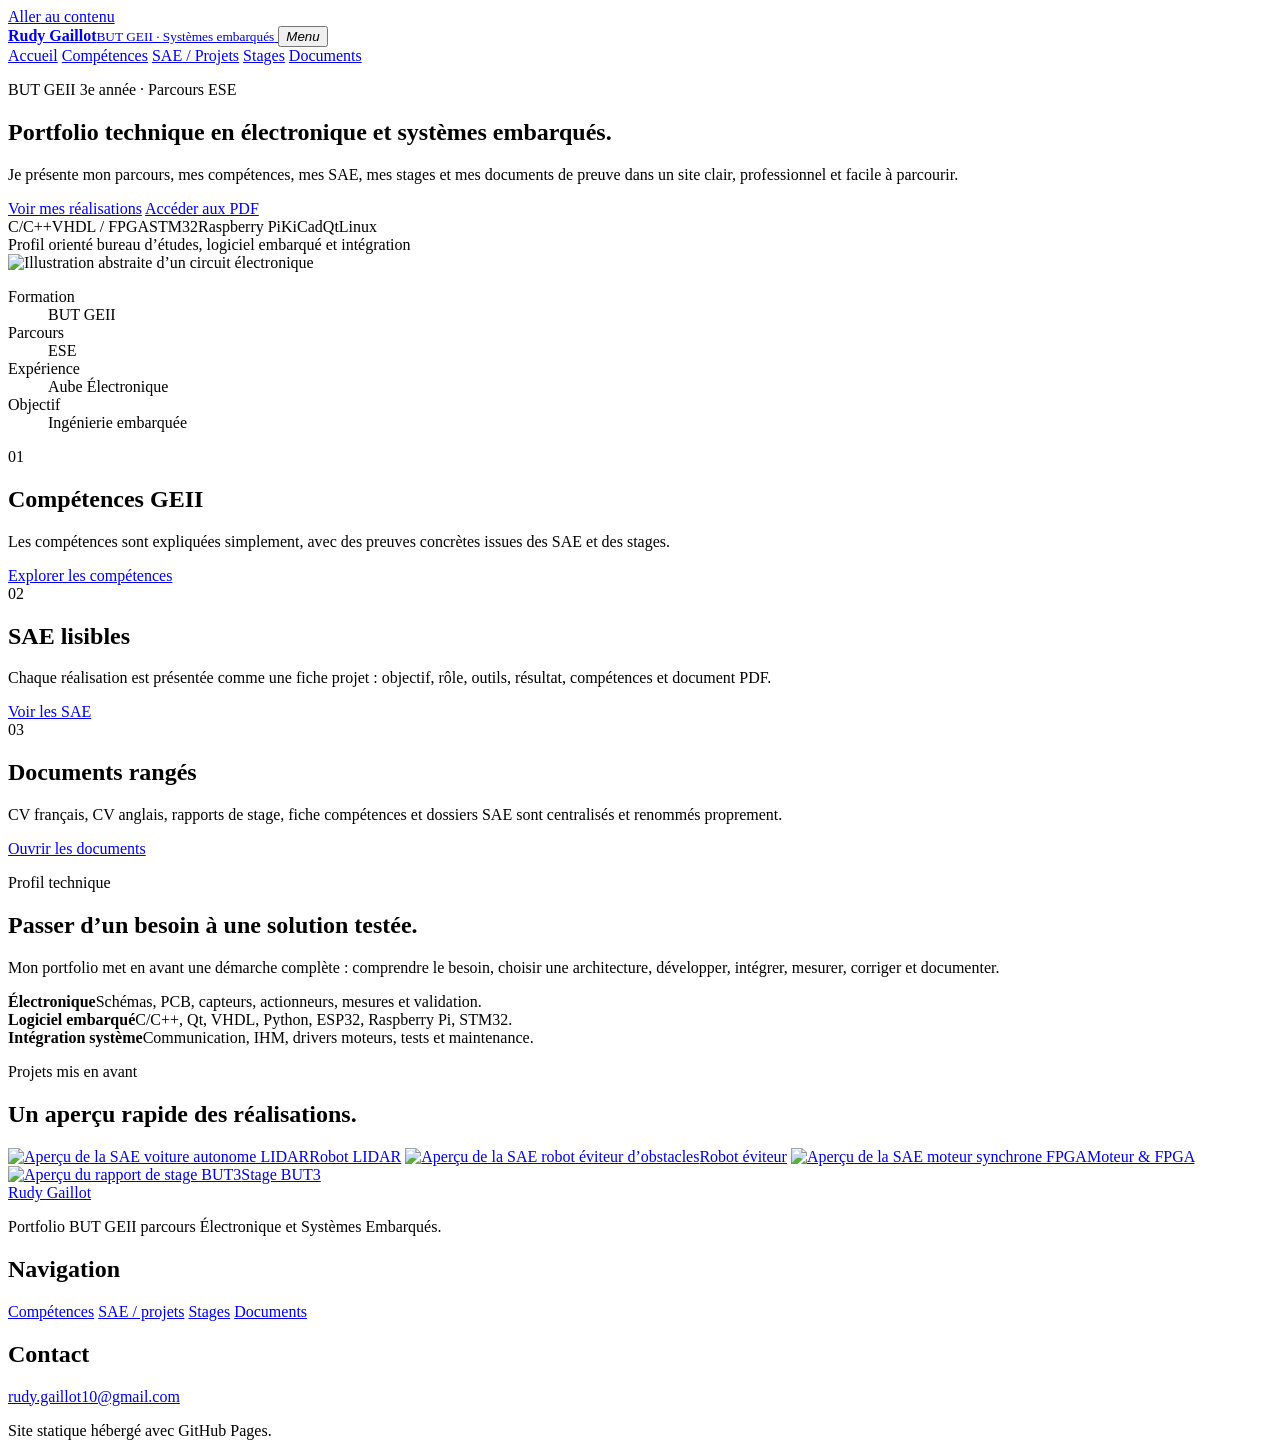
==== index.html @ d6bdf28c "Add files via upload" ====
<!DOCTYPE html>
<html lang="fr">
<head>
  <meta charset="UTF-8">
  <meta name="viewport" content="width=device-width, initial-scale=1.0">
  <meta name="description" content="Portfolio de Rudy Gaillot, étudiant en BUT GEII parcours Électronique et Systèmes Embarqués.">
  <title>Rudy Gaillot | Portfolio BUT GEII</title>
  <link rel="preconnect" href="https://fonts.googleapis.com">
  <link rel="preconnect" href="https://fonts.gstatic.com" crossorigin>
  <link href="https://fonts.googleapis.com/css2?family=Inter:wght@400;500;650;800;900&display=swap" rel="stylesheet">
  <link rel="stylesheet" href="assets/css/style.css">
</head>
<body data-page="home">
  <a class="skip-link" href="#contenu">Aller au contenu</a>
  <header class="site-header">
    <nav class="navbar" aria-label="Navigation principale">
      <a class="brand" href="index.html" aria-label="Accueil du portfolio de Rudy Gaillot">
        <span class="brand-symbol" aria-hidden="true"><span></span></span>
        <span class="brand-text"><strong>Rudy Gaillot</strong><small>BUT GEII · Systèmes embarqués</small></span>
      </a>
      <button class="nav-toggle" type="button" aria-expanded="false" aria-controls="menu" aria-label="Ouvrir le menu"><span></span><span></span><span></span><em>Menu</em></button>
      <div class="nav-links" id="menu">
        <a href="index.html" aria-current="page">Accueil</a>
<a href="competences.html">Compétences</a>
<a href="sae.html">SAE / Projets</a>
<a href="stages.html">Stages</a>
<a href="documents.html">Documents</a>
      </div>
    </nav>
  </header>
  <main id="contenu">

    <section class="hero circuit-bg">
      <div class="hero-content reveal">
        <p class="eyebrow"><span></span>BUT GEII 3e année · Parcours ESE</p>
        <h1>Portfolio technique en électronique et systèmes embarqués.</h1>
        <p class="lead">Je présente mon parcours, mes compétences, mes SAE, mes stages et mes documents de preuve dans un site clair, professionnel et facile à parcourir.</p>
        <div class="hero-actions">
          <a class="btn btn-primary" href="sae.html">Voir mes réalisations</a>
          <a class="btn btn-secondary" href="documents.html">Accéder aux PDF</a>
        </div>
        <div class="trust-row" aria-label="Mots clés du profil">
          <span>C/C++</span><span>VHDL / FPGA</span><span>STM32</span><span>Raspberry Pi</span><span>KiCad</span><span>Qt</span><span>Linux</span>
        </div>
      </div>
      <aside class="hero-panel reveal" aria-label="Résumé rapide">
        <div class="status-dot">Profil orienté bureau d’études, logiciel embarqué et intégration</div>
        <img class="hero-illustration" src="assets/img/graphics/circuit.svg" alt="Illustration abstraite d’un circuit électronique">
        <dl class="metrics">
          <div><dt>Formation</dt><dd>BUT GEII</dd></div>
          <div><dt>Parcours</dt><dd>ESE</dd></div>
          <div><dt>Expérience</dt><dd>Aube Électronique</dd></div>
          <div><dt>Objectif</dt><dd>Ingénierie embarquée</dd></div>
        </dl>
      </aside>
    </section>

    <section class="section intro-grid">
      <article class="glass-card reveal">
        <span class="card-index">01</span>
        <h2>Compétences GEII</h2>
        <p>Les compétences sont expliquées simplement, avec des preuves concrètes issues des SAE et des stages.</p>
        <a class="text-link" href="competences.html">Explorer les compétences</a>
      </article>
      <article class="glass-card reveal">
        <span class="card-index">02</span>
        <h2>SAE lisibles</h2>
        <p>Chaque réalisation est présentée comme une fiche projet : objectif, rôle, outils, résultat, compétences et document PDF.</p>
        <a class="text-link" href="sae.html">Voir les SAE</a>
      </article>
      <article class="glass-card reveal">
        <span class="card-index">03</span>
        <h2>Documents rangés</h2>
        <p>CV français, CV anglais, rapports de stage, fiche compétences et dossiers SAE sont centralisés et renommés proprement.</p>
        <a class="text-link" href="documents.html">Ouvrir les documents</a>
      </article>
    </section>

    <section class="section split-section surface">
      <div class="section-heading reveal">
        <p class="eyebrow"><span></span>Profil technique</p>
        <h2>Passer d’un besoin à une solution testée.</h2>
        <p>Mon portfolio met en avant une démarche complète : comprendre le besoin, choisir une architecture, développer, intégrer, mesurer, corriger et documenter.</p>
      </div>
      <div class="feature-list reveal">
        <div><strong>Électronique</strong><span>Schémas, PCB, capteurs, actionneurs, mesures et validation.</span></div>
        <div><strong>Logiciel embarqué</strong><span>C/C++, Qt, VHDL, Python, ESP32, Raspberry Pi, STM32.</span></div>
        <div><strong>Intégration système</strong><span>Communication, IHM, drivers moteurs, tests et maintenance.</span></div>
      </div>
    </section>

    <section class="section">
      <div class="section-heading reveal">
        <p class="eyebrow"><span></span>Projets mis en avant</p>
        <h2>Un aperçu rapide des réalisations.</h2>
      </div>
      <div class="project-strip">
        <a class="project-tile reveal" href="sae.html#lidar"><img src="assets/img/previews/sae-voiture-lidar.jpg" alt="Aperçu de la SAE voiture autonome LIDAR"><span>Robot LIDAR</span></a>
        <a class="project-tile reveal" href="sae.html#robot-obstacle"><img src="assets/img/previews/sae-robot-obstacles.jpg" alt="Aperçu de la SAE robot éviteur d’obstacles"><span>Robot éviteur</span></a>
        <a class="project-tile reveal" href="sae.html#moteur-fpga"><img src="assets/img/previews/sae-moteur-fpga.jpg" alt="Aperçu de la SAE moteur synchrone FPGA"><span>Moteur & FPGA</span></a>
        <a class="project-tile reveal" href="stages.html#stage-but3"><img src="assets/img/previews/rapport-stage-but3.jpg" alt="Aperçu du rapport de stage BUT3"><span>Stage BUT3</span></a>
      </div>
    </section>

  </main>
  <footer class="footer">
    <div class="footer-grid">
      <div>
        <a class="footer-brand" href="index.html">Rudy Gaillot</a>
        <p>Portfolio BUT GEII parcours Électronique et Systèmes Embarqués.</p>
      </div>
      <div>
        <h2>Navigation</h2>
        <a href="competences.html">Compétences</a>
        <a href="sae.html">SAE / projets</a>
        <a href="stages.html">Stages</a>
        <a href="documents.html">Documents</a>
      </div>
      <div>
        <h2>Contact</h2>
        <a href="mailto:rudy.gaillot10@gmail.com">rudy.gaillot10@gmail.com</a>
        <p class="muted">Site statique hébergé avec GitHub Pages.</p>
      </div>
    </div>
  </footer>
  <script src="assets/js/main.js"></script>
</body>
</html>
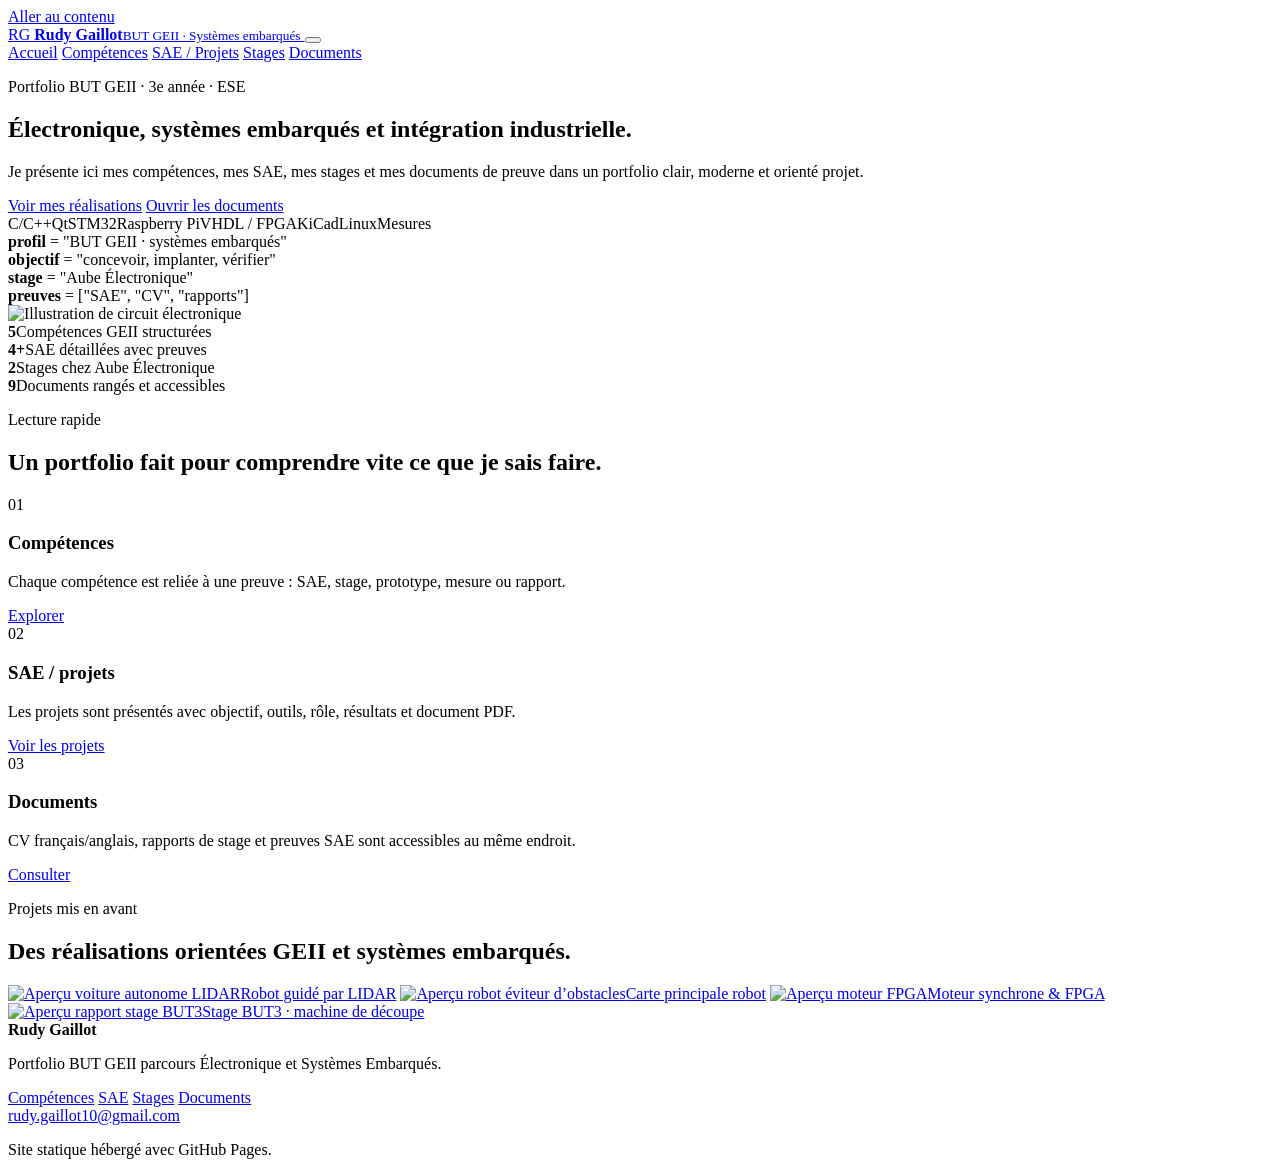
==== commit 816965ca: "Add files via upload" ====
--- a/index.html
+++ b/index.html
@@ -1,123 +1,97 @@
-<!DOCTYPE html>
+<!doctype html>
 <html lang="fr">
 <head>
-  <meta charset="UTF-8">
-  <meta name="viewport" content="width=device-width, initial-scale=1.0">
-  <meta name="description" content="Portfolio de Rudy Gaillot, étudiant en BUT GEII parcours Électronique et Systèmes Embarqués.">
+  <meta charset="utf-8">
+  <meta name="viewport" content="width=device-width, initial-scale=1">
+  <meta name="description" content="Portfolio de Rudy Gaillot, BUT GEII parcours Électronique et Systèmes Embarqués.">
   <title>Rudy Gaillot | Portfolio BUT GEII</title>
-  <link rel="preconnect" href="https://fonts.googleapis.com">
-  <link rel="preconnect" href="https://fonts.gstatic.com" crossorigin>
-  <link href="https://fonts.googleapis.com/css2?family=Inter:wght@400;500;650;800;900&display=swap" rel="stylesheet">
   <link rel="stylesheet" href="assets/css/style.css">
 </head>
-<body data-page="home">
+<body data-page="index">
   <a class="skip-link" href="#contenu">Aller au contenu</a>
-  <header class="site-header">
-    <nav class="navbar" aria-label="Navigation principale">
-      <a class="brand" href="index.html" aria-label="Accueil du portfolio de Rudy Gaillot">
-        <span class="brand-symbol" aria-hidden="true"><span></span></span>
-        <span class="brand-text"><strong>Rudy Gaillot</strong><small>BUT GEII · Systèmes embarqués</small></span>
-      </a>
-      <button class="nav-toggle" type="button" aria-expanded="false" aria-controls="menu" aria-label="Ouvrir le menu"><span></span><span></span><span></span><em>Menu</em></button>
-      <div class="nav-links" id="menu">
-        <a href="index.html" aria-current="page">Accueil</a>
-<a href="competences.html">Compétences</a>
-<a href="sae.html">SAE / Projets</a>
-<a href="stages.html">Stages</a>
-<a href="documents.html">Documents</a>
-      </div>
-    </nav>
+  <header class="topbar" data-header>
+    <a class="brand" href="index.html" aria-label="Accueil du portfolio">
+      <span class="brand-chip">RG</span>
+      <span><strong>Rudy Gaillot</strong><small>BUT GEII · Systèmes embarqués</small></span>
+    </a>
+    <button class="menu-button" type="button" aria-label="Ouvrir le menu" aria-expanded="false" aria-controls="nav"><span></span><span></span><span></span></button>
+    <nav class="nav" id="nav" aria-label="Navigation principale"><a href="index.html" aria-current="page">Accueil</a>
+<a href="competences.html" >Compétences</a>
+<a href="sae.html" >SAE / Projets</a>
+<a href="stages.html" >Stages</a>
+<a href="documents.html" >Documents</a></nav>
   </header>
   <main id="contenu">
 
-    <section class="hero circuit-bg">
-      <div class="hero-content reveal">
-        <p class="eyebrow"><span></span>BUT GEII 3e année · Parcours ESE</p>
-        <h1>Portfolio technique en électronique et systèmes embarqués.</h1>
-        <p class="lead">Je présente mon parcours, mes compétences, mes SAE, mes stages et mes documents de preuve dans un site clair, professionnel et facile à parcourir.</p>
-        <div class="hero-actions">
-          <a class="btn btn-primary" href="sae.html">Voir mes réalisations</a>
-          <a class="btn btn-secondary" href="documents.html">Accéder aux PDF</a>
-        </div>
-        <div class="trust-row" aria-label="Mots clés du profil">
-          <span>C/C++</span><span>VHDL / FPGA</span><span>STM32</span><span>Raspberry Pi</span><span>KiCad</span><span>Qt</span><span>Linux</span>
-        </div>
-      </div>
-      <aside class="hero-panel reveal" aria-label="Résumé rapide">
-        <div class="status-dot">Profil orienté bureau d’études, logiciel embarqué et intégration</div>
-        <img class="hero-illustration" src="assets/img/graphics/circuit.svg" alt="Illustration abstraite d’un circuit électronique">
-        <dl class="metrics">
-          <div><dt>Formation</dt><dd>BUT GEII</dd></div>
-          <div><dt>Parcours</dt><dd>ESE</dd></div>
-          <div><dt>Expérience</dt><dd>Aube Électronique</dd></div>
-          <div><dt>Objectif</dt><dd>Ingénierie embarquée</dd></div>
-        </dl>
-      </aside>
-    </section>
+<section class="hero electronics-grid">
+  <div class="hero-copy reveal">
+    <p class="kicker"><span></span>Portfolio BUT GEII · 3e année · ESE</p>
+    <h1>Électronique, systèmes embarqués et intégration industrielle.</h1>
+    <p class="hero-lead">Je présente ici mes compétences, mes SAE, mes stages et mes documents de preuve dans un portfolio clair, moderne et orienté projet.</p>
+    <div class="hero-actions">
+      <a class="btn primary" href="sae.html">Voir mes réalisations</a>
+      <a class="btn secondary" href="documents.html">Ouvrir les documents</a>
+    </div>
+    <div class="skill-cloud" aria-label="Compétences clés">
+      <span>C/C++</span><span>Qt</span><span>STM32</span><span>Raspberry Pi</span><span>VHDL / FPGA</span><span>KiCad</span><span>Linux</span><span>Mesures</span>
+    </div>
+  </div>
+  <aside class="hero-console reveal" aria-label="Résumé profil">
+    <div class="console-header"><span></span><span></span><span></span></div>
+    <div class="console-line"><b>profil</b> = "BUT GEII · systèmes embarqués"</div>
+    <div class="console-line"><b>objectif</b> = "concevoir, implanter, vérifier"</div>
+    <div class="console-line"><b>stage</b> = "Aube Électronique"</div>
+    <div class="console-line"><b>preuves</b> = ["SAE", "CV", "rapports"]</div>
+    <div class="circuit-card"><img src="assets/img/graphics/circuit.svg" alt="Illustration de circuit électronique"></div>
+  </aside>
+</section>
 
-    <section class="section intro-grid">
-      <article class="glass-card reveal">
-        <span class="card-index">01</span>
-        <h2>Compétences GEII</h2>
-        <p>Les compétences sont expliquées simplement, avec des preuves concrètes issues des SAE et des stages.</p>
-        <a class="text-link" href="competences.html">Explorer les compétences</a>
-      </article>
-      <article class="glass-card reveal">
-        <span class="card-index">02</span>
-        <h2>SAE lisibles</h2>
-        <p>Chaque réalisation est présentée comme une fiche projet : objectif, rôle, outils, résultat, compétences et document PDF.</p>
-        <a class="text-link" href="sae.html">Voir les SAE</a>
-      </article>
-      <article class="glass-card reveal">
-        <span class="card-index">03</span>
-        <h2>Documents rangés</h2>
-        <p>CV français, CV anglais, rapports de stage, fiche compétences et dossiers SAE sont centralisés et renommés proprement.</p>
-        <a class="text-link" href="documents.html">Ouvrir les documents</a>
-      </article>
-    </section>
+<section class="section stats-row" aria-label="Résumé du portfolio">
+  <article class="stat reveal"><strong>5</strong><span>Compétences GEII structurées</span></article>
+  <article class="stat reveal"><strong>4+</strong><span>SAE détaillées avec preuves</span></article>
+  <article class="stat reveal"><strong>2</strong><span>Stages chez Aube Électronique</span></article>
+  <article class="stat reveal"><strong>9</strong><span>Documents rangés et accessibles</span></article>
+</section>
 
-    <section class="section split-section surface">
-      <div class="section-heading reveal">
-        <p class="eyebrow"><span></span>Profil technique</p>
-        <h2>Passer d’un besoin à une solution testée.</h2>
-        <p>Mon portfolio met en avant une démarche complète : comprendre le besoin, choisir une architecture, développer, intégrer, mesurer, corriger et documenter.</p>
-      </div>
-      <div class="feature-list reveal">
-        <div><strong>Électronique</strong><span>Schémas, PCB, capteurs, actionneurs, mesures et validation.</span></div>
-        <div><strong>Logiciel embarqué</strong><span>C/C++, Qt, VHDL, Python, ESP32, Raspberry Pi, STM32.</span></div>
-        <div><strong>Intégration système</strong><span>Communication, IHM, drivers moteurs, tests et maintenance.</span></div>
-      </div>
-    </section>
+<section class="section split">
+  <div class="section-title reveal">
+    <p class="kicker"><span></span>Lecture rapide</p>
+    <h2>Un portfolio fait pour comprendre vite ce que je sais faire.</h2>
+  </div>
+  <div class="cards three">
+    <article class="info-card reveal"><span class="number">01</span><h3>Compétences</h3><p>Chaque compétence est reliée à une preuve : SAE, stage, prototype, mesure ou rapport.</p><a href="competences.html">Explorer</a></article>
+    <article class="info-card reveal"><span class="number">02</span><h3>SAE / projets</h3><p>Les projets sont présentés avec objectif, outils, rôle, résultats et document PDF.</p><a href="sae.html">Voir les projets</a></article>
+    <article class="info-card reveal"><span class="number">03</span><h3>Documents</h3><p>CV français/anglais, rapports de stage et preuves SAE sont accessibles au même endroit.</p><a href="documents.html">Consulter</a></article>
+  </div>
+</section>
 
-    <section class="section">
-      <div class="section-heading reveal">
-        <p class="eyebrow"><span></span>Projets mis en avant</p>
-        <h2>Un aperçu rapide des réalisations.</h2>
-      </div>
-      <div class="project-strip">
-        <a class="project-tile reveal" href="sae.html#lidar"><img src="assets/img/previews/sae-voiture-lidar.jpg" alt="Aperçu de la SAE voiture autonome LIDAR"><span>Robot LIDAR</span></a>
-        <a class="project-tile reveal" href="sae.html#robot-obstacle"><img src="assets/img/previews/sae-robot-obstacles.jpg" alt="Aperçu de la SAE robot éviteur d’obstacles"><span>Robot éviteur</span></a>
-        <a class="project-tile reveal" href="sae.html#moteur-fpga"><img src="assets/img/previews/sae-moteur-fpga.jpg" alt="Aperçu de la SAE moteur synchrone FPGA"><span>Moteur & FPGA</span></a>
-        <a class="project-tile reveal" href="stages.html#stage-but3"><img src="assets/img/previews/rapport-stage-but3.jpg" alt="Aperçu du rapport de stage BUT3"><span>Stage BUT3</span></a>
-      </div>
-    </section>
+<section class="section featured">
+  <div class="section-title reveal">
+    <p class="kicker"><span></span>Projets mis en avant</p>
+    <h2>Des réalisations orientées GEII et systèmes embarqués.</h2>
+  </div>
+  <div class="project-gallery">
+    <a class="project-focus reveal" href="sae.html#lidar"><img src="assets/img/previews/sae-voiture-lidar.jpg" alt="Aperçu voiture autonome LIDAR"><span>Robot guidé par LIDAR</span></a>
+    <a class="project-focus reveal" href="sae.html#robot"><img src="assets/img/previews/sae-robot-obstacles.jpg" alt="Aperçu robot éviteur d’obstacles"><span>Carte principale robot</span></a>
+    <a class="project-focus reveal" href="sae.html#moteur"><img src="assets/img/previews/sae-moteur-fpga.jpg" alt="Aperçu moteur FPGA"><span>Moteur synchrone & FPGA</span></a>
+    <a class="project-focus reveal" href="stages.html#but3"><img src="assets/img/previews/rapport-stage-but3.jpg" alt="Aperçu rapport stage BUT3"><span>Stage BUT3 · machine de découpe</span></a>
+  </div>
+</section>
 
   </main>
   <footer class="footer">
-    <div class="footer-grid">
+    <div class="footer-inner">
       <div>
-        <a class="footer-brand" href="index.html">Rudy Gaillot</a>
+        <strong>Rudy Gaillot</strong>
         <p>Portfolio BUT GEII parcours Électronique et Systèmes Embarqués.</p>
       </div>
-      <div>
-        <h2>Navigation</h2>
+      <div class="footer-links">
         <a href="competences.html">Compétences</a>
-        <a href="sae.html">SAE / projets</a>
+        <a href="sae.html">SAE</a>
         <a href="stages.html">Stages</a>
         <a href="documents.html">Documents</a>
       </div>
       <div>
-        <h2>Contact</h2>
         <a href="mailto:rudy.gaillot10@gmail.com">rudy.gaillot10@gmail.com</a>
         <p class="muted">Site statique hébergé avec GitHub Pages.</p>
       </div>
@@ -125,4 +99,4 @@
   </footer>
   <script src="assets/js/main.js"></script>
 </body>
-</html>+</html>
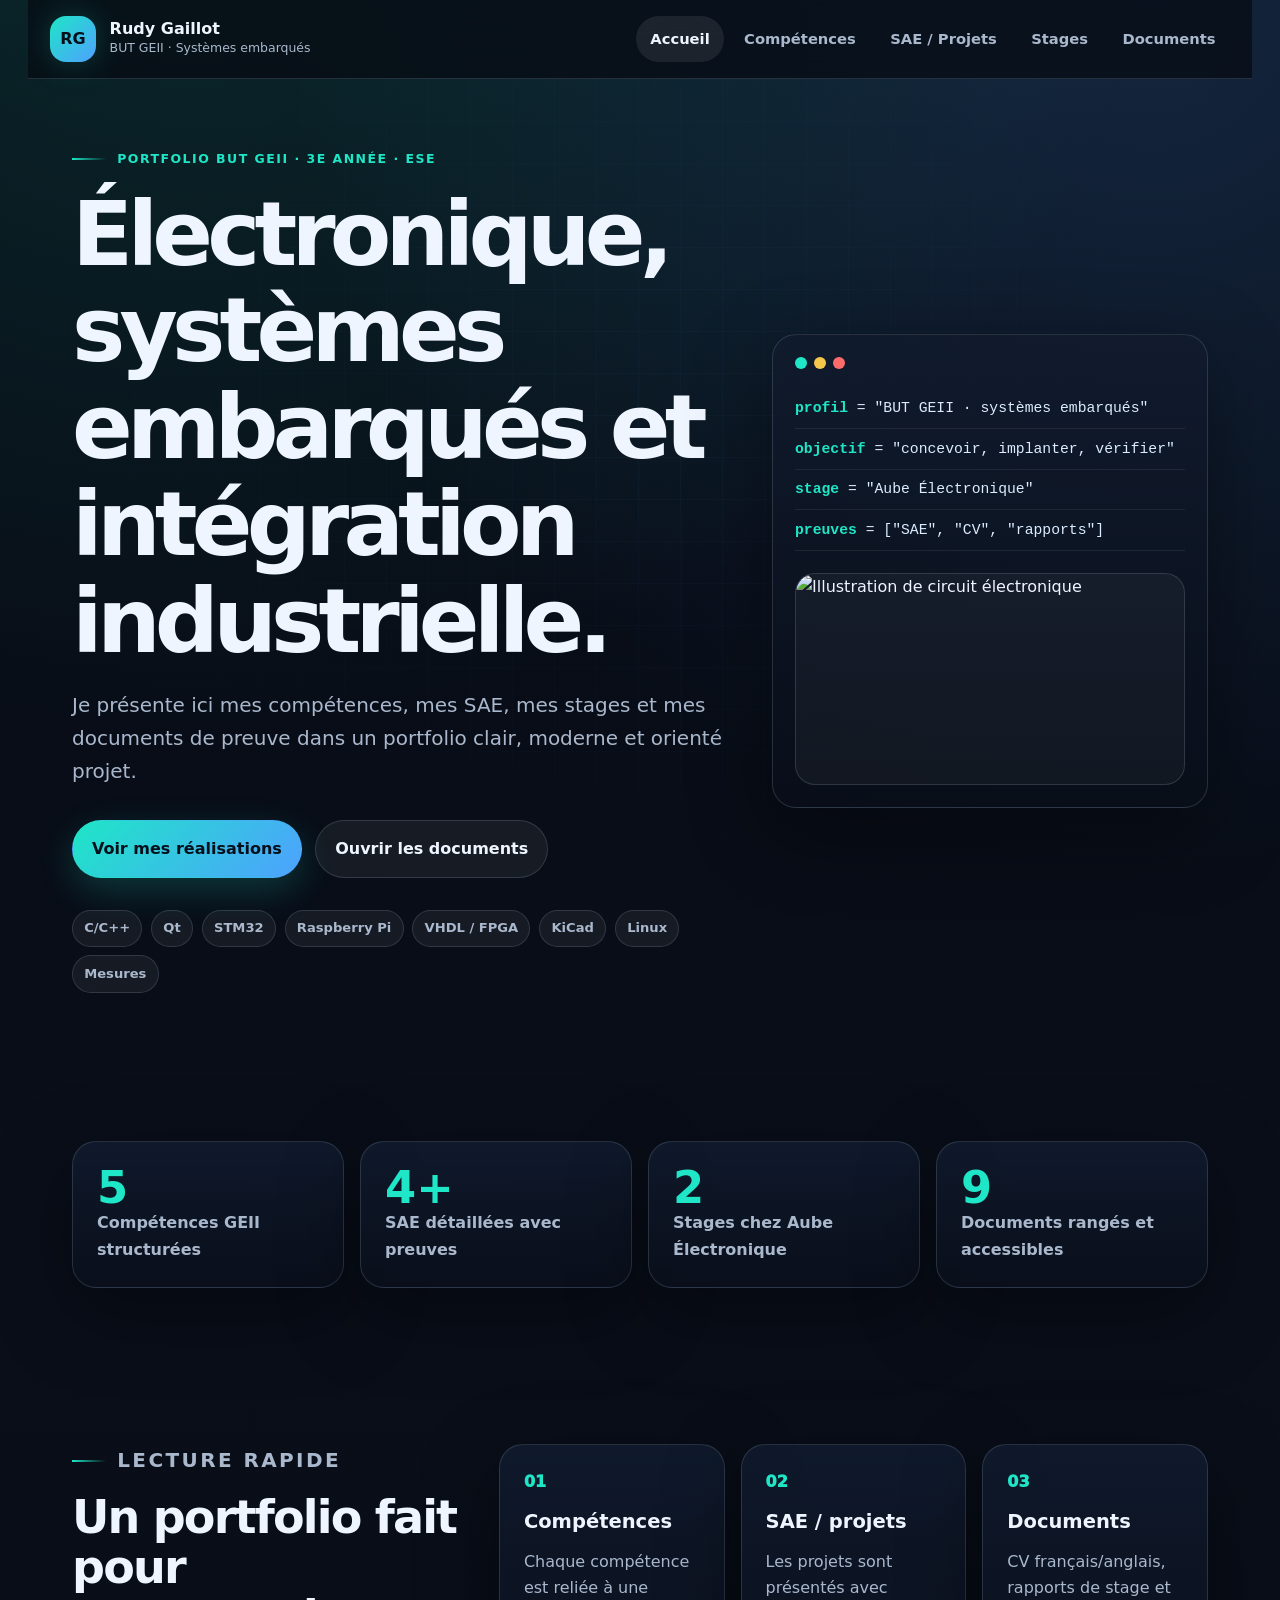
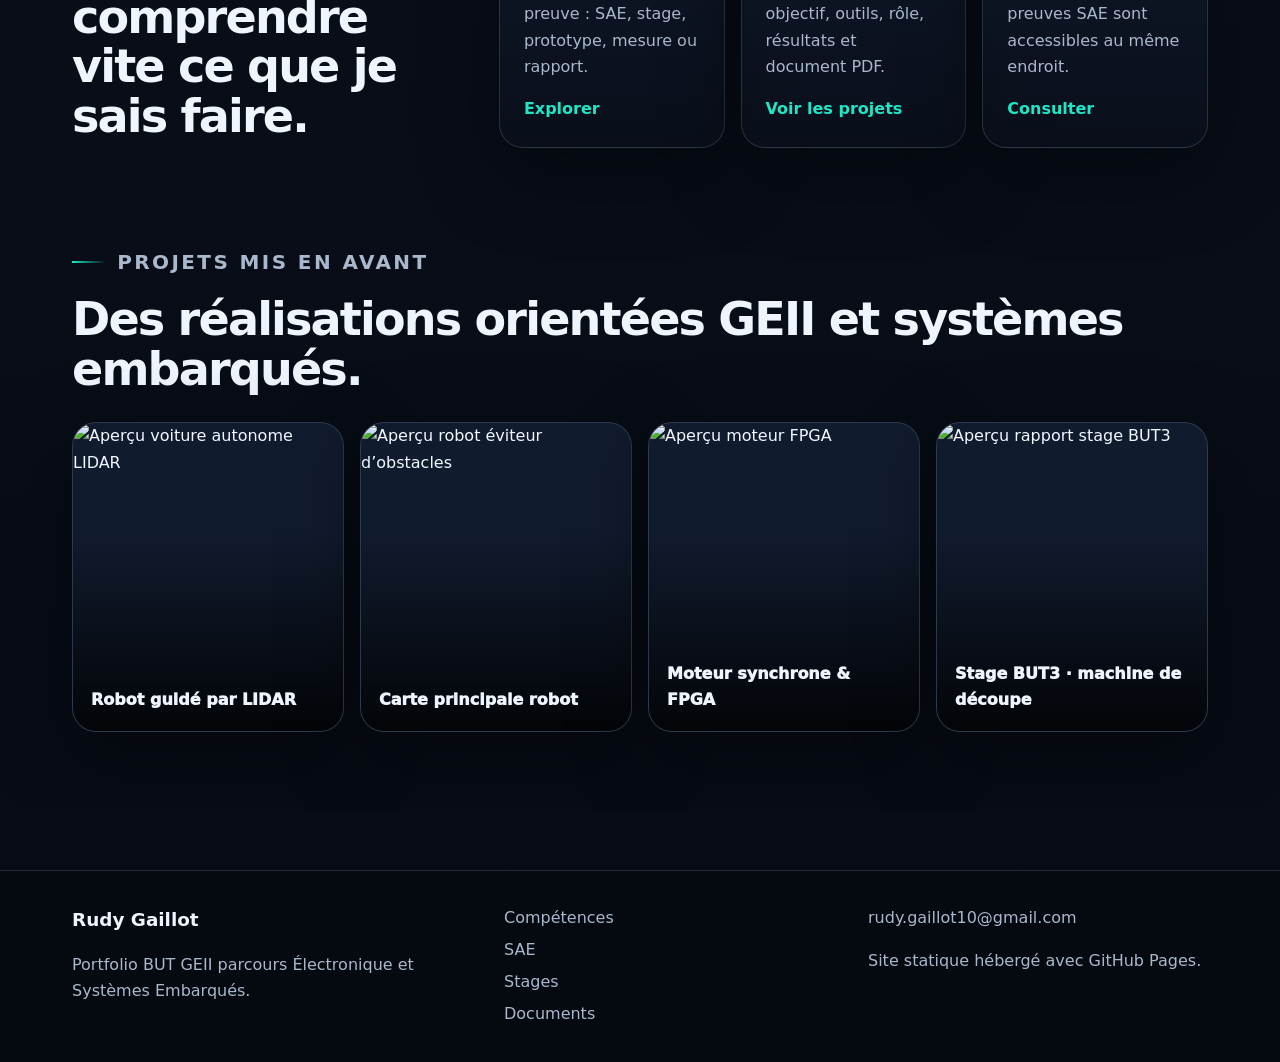
==== commit ee77d63b: "Add files via upload" ====
--- a/index.html
+++ b/index.html
@@ -5,7 +5,18 @@
   <meta name="viewport" content="width=device-width, initial-scale=1">
   <meta name="description" content="Portfolio de Rudy Gaillot, BUT GEII parcours Électronique et Systèmes Embarqués.">
   <title>Rudy Gaillot | Portfolio BUT GEII</title>
-  <link rel="stylesheet" href="assets/css/style.css">
+  <style>
+
+:root{
+  --bg:#070b14;--bg2:#0b1220;--surface:#101827;--surface2:#131f33;--glass:rgba(15,25,43,.72);
+  --text:#eef5ff;--muted:#a9b8cc;--line:rgba(148,163,184,.22);--accent:#1ee6c6;--accent2:#4ea1ff;--accent3:#f5c84b;
+  --shadow:0 24px 80px rgba(0,0,0,.38);--radius:24px;--max:1180px;
+}
+*{box-sizing:border-box}html{scroll-behavior:smooth}body{margin:0;font-family:Inter,system-ui,-apple-system,Segoe UI,Roboto,Arial,sans-serif;background:radial-gradient(circle at 15% -10%,rgba(30,230,198,.16),transparent 32%),radial-gradient(circle at 90% 0%,rgba(78,161,255,.18),transparent 30%),linear-gradient(180deg,var(--bg),#090e19 48%,#070b14);color:var(--text);line-height:1.65;min-height:100vh}a{color:inherit;text-decoration:none}img{display:block;max-width:100%}code{background:rgba(255,255,255,.08);border:1px solid var(--line);padding:.15rem .35rem;border-radius:8px}.skip-link{position:absolute;left:-999px;top:1rem;background:var(--accent);color:#041018;padding:.7rem 1rem;border-radius:999px;z-index:10}.skip-link:focus{left:1rem}.topbar{position:sticky;top:0;z-index:20;display:flex;align-items:center;justify-content:space-between;gap:1rem;max-width:calc(var(--max) + 44px);margin:0 auto;padding:16px 22px;background:rgba(7,11,20,.74);backdrop-filter:blur(18px);border-bottom:1px solid var(--line)}.brand{display:flex;align-items:center;gap:.85rem}.brand-chip{display:grid;place-items:center;width:46px;height:46px;border-radius:16px;background:linear-gradient(135deg,var(--accent),var(--accent2));color:#06101c;font-weight:900;box-shadow:0 0 32px rgba(30,230,198,.22)}.brand strong{display:block;line-height:1.1}.brand small{display:block;color:var(--muted);font-size:.78rem}.nav{display:flex;align-items:center;gap:.35rem}.nav a{padding:.65rem .9rem;border-radius:999px;color:var(--muted);font-weight:750;font-size:.92rem}.nav a:hover,.nav a[aria-current=page]{color:var(--text);background:rgba(255,255,255,.08)}.menu-button{display:none;background:none;border:0;gap:4px;flex-direction:column}.menu-button span{display:block;width:26px;height:2px;background:var(--text)}main{overflow:hidden}.hero,.page-hero,.section{max-width:var(--max);margin:0 auto;padding-left:22px;padding-right:22px}.hero{min-height:calc(100vh - 80px);display:grid;grid-template-columns:minmax(0,1.1fr) minmax(320px,.72fr);gap:34px;align-items:center;padding-top:70px;padding-bottom:70px;position:relative}.electronics-grid{position:relative}.electronics-grid:before{content:"";position:absolute;inset:0;pointer-events:none;background-image:linear-gradient(rgba(78,161,255,.10) 1px,transparent 1px),linear-gradient(90deg,rgba(78,161,255,.10) 1px,transparent 1px);background-size:42px 42px;mask-image:radial-gradient(circle at 50% 35%,black,transparent 70%);opacity:.42}.hero-copy,.hero-console,.page-hero>*{position:relative}.kicker{display:flex;align-items:center;gap:.7rem;color:var(--accent);font-weight:850;text-transform:uppercase;letter-spacing:.12em;font-size:.78rem;margin:0 0 1rem}.kicker span{width:34px;height:2px;background:linear-gradient(90deg,var(--accent),transparent)}h1,h2,h3{line-height:1.08;margin:0;color:var(--text)}h1{font-size:clamp(2.6rem,7vw,5.9rem);letter-spacing:-.065em;max-width:940px}h2{font-size:clamp(1.8rem,3.6vw,3.25rem);letter-spacing:-.04em}h3{font-size:1.22rem}.hero-lead,.page-hero p,.section-title p{font-size:clamp(1.05rem,2vw,1.25rem);color:var(--muted);max-width:790px}.hero-actions{display:flex;flex-wrap:wrap;gap:.85rem;margin:2rem 0}.btn{display:inline-flex;align-items:center;justify-content:center;gap:.55rem;border-radius:999px;padding:.9rem 1.18rem;font-weight:900;border:1px solid var(--line);transition:.2s transform,.2s border-color,.2s background}.btn:hover{transform:translateY(-2px);border-color:rgba(255,255,255,.4)}.btn.primary{background:linear-gradient(135deg,var(--accent),var(--accent2));color:#06101c;border-color:transparent;box-shadow:0 12px 36px rgba(30,230,198,.2)}.btn.secondary{background:rgba(255,255,255,.06);color:var(--text)}.skill-cloud{display:flex;flex-wrap:wrap;gap:.55rem}.skill-cloud span,.badge{border:1px solid var(--line);border-radius:999px;padding:.42rem .7rem;background:rgba(255,255,255,.055);color:var(--muted);font-size:.82rem;font-weight:850}.badge{display:inline-flex;margin-bottom:1rem;color:var(--accent)}.hero-console{background:linear-gradient(180deg,rgba(17,27,45,.86),rgba(9,14,25,.86));border:1px solid var(--line);border-radius:var(--radius);box-shadow:var(--shadow);padding:22px;overflow:hidden}.console-header{display:flex;gap:7px;margin-bottom:20px}.console-header span{width:12px;height:12px;border-radius:50%;background:var(--accent)}.console-header span:nth-child(2){background:var(--accent3)}.console-header span:nth-child(3){background:#ff6b6b}.console-line{font-family:ui-monospace,SFMono-Regular,Consolas,monospace;color:#dcecff;border-bottom:1px solid rgba(255,255,255,.07);padding:.48rem 0;font-size:.92rem}.console-line b{color:var(--accent)}.circuit-card{margin-top:22px;border-radius:20px;overflow:hidden;border:1px solid var(--line);background:rgba(255,255,255,.04)}.circuit-card img{width:100%;height:210px;object-fit:cover}.section{padding-top:78px;padding-bottom:78px}.stats-row{display:grid;grid-template-columns:repeat(4,1fr);gap:16px}.stat,.info-card,.competence-card,.project-card,.stage-card,.doc-card,.toc-card,.callout{background:linear-gradient(180deg,rgba(18,29,49,.78),rgba(10,15,27,.84));border:1px solid var(--line);border-radius:var(--radius);box-shadow:var(--shadow)}.stat{padding:24px}.stat strong{display:block;font-size:2.8rem;line-height:1;color:var(--accent)}.stat span{color:var(--muted);font-weight:750}.split{display:grid;grid-template-columns:.72fr 1.28fr;gap:28px;align-items:start}.section-title{position:relative}.cards.three{display:grid;grid-template-columns:repeat(3,1fr);gap:16px}.info-card{padding:24px}.info-card .number{display:block;color:var(--accent);font-weight:950;margin-bottom:1rem}.info-card p{color:var(--muted)}.info-card a{color:var(--accent);font-weight:900}.featured{padding-top:20px}.project-gallery{display:grid;grid-template-columns:repeat(4,1fr);gap:16px;margin-top:28px}.project-focus{position:relative;min-height:310px;border-radius:var(--radius);overflow:hidden;border:1px solid var(--line);background:#111b2e;box-shadow:var(--shadow)}.project-focus img{width:100%;height:100%;object-fit:cover;filter:saturate(1.05) contrast(1.02)}.project-focus:after{content:"";position:absolute;inset:0;background:linear-gradient(180deg,transparent 35%,rgba(0,0,0,.84))}.project-focus span{position:absolute;left:18px;right:18px;bottom:18px;z-index:1;font-weight:950}.page-hero{padding-top:88px;padding-bottom:52px}.page-hero.compact h1{font-size:clamp(2.4rem,5vw,4.75rem);max-width:980px}.competence-layout{display:grid;grid-template-columns:250px minmax(0,1fr);gap:24px;align-items:start}.toc-card{position:sticky;top:92px;padding:22px}.toc-card a{display:block;color:var(--muted);padding:.55rem 0;border-bottom:1px solid rgba(255,255,255,.07);font-weight:850}.toc-card a:hover{color:var(--accent)}.competence-stack{display:grid;gap:18px}.competence-card{padding:28px;display:grid;grid-template-columns:1fr minmax(240px,.45fr);gap:22px;align-items:start}.competence-card p,.project-content p,.stage-content p,.doc-content p,.callout p{color:var(--muted)}.check-list{margin:0;padding:0;list-style:none;display:grid;gap:.7rem}.check-list li{position:relative;padding-left:1.7rem;color:var(--muted)}.check-list li:before{content:"";position:absolute;left:0;top:.52rem;width:.8rem;height:.8rem;border-radius:50%;background:linear-gradient(135deg,var(--accent),var(--accent2));box-shadow:0 0 20px rgba(30,230,198,.28)}.filter-zone{display:flex;flex-wrap:wrap;gap:.7rem;padding-top:24px;padding-bottom:18px}.filter{border:1px solid var(--line);border-radius:999px;background:rgba(255,255,255,.05);color:var(--muted);padding:.7rem 1rem;font-weight:900;cursor:pointer}.filter.active,.filter:hover{background:linear-gradient(135deg,var(--accent),var(--accent2));color:#06101c;border-color:transparent}.project-list{display:grid;gap:22px;padding-top:18px}.project-card{display:grid;grid-template-columns:370px 1fr;overflow:hidden}.project-image{background:#111b2e}.project-image img{width:100%;height:100%;min-height:310px;object-fit:cover}.project-content{padding:30px}.detail-grid{display:grid;grid-template-columns:repeat(2,1fr);gap:14px;margin:20px 0}.detail-grid div{border:1px solid var(--line);border-radius:18px;padding:16px;background:rgba(255,255,255,.035)}.detail-grid strong{display:block;margin-bottom:.35rem}.detail-grid span{color:var(--muted)}.callout{padding:30px;background:linear-gradient(135deg,rgba(30,230,198,.12),rgba(78,161,255,.10))}.timeline{display:grid;gap:24px}.stage-card{display:grid;grid-template-columns:330px 1fr;overflow:hidden}.stage-visual img{width:100%;height:100%;min-height:420px;object-fit:cover}.stage-content{padding:32px}.documents-grid{display:grid;grid-template-columns:repeat(3,1fr);gap:18px;padding-top:20px}.doc-card{overflow:hidden;display:flex;flex-direction:column}.doc-image{display:block;background:#111b2e;border-bottom:1px solid var(--line);height:260px;overflow:hidden}.doc-image img{width:100%;height:100%;object-fit:cover;object-position:top center;transition:transform .35s}.doc-card:hover .doc-image img{transform:scale(1.035)}.doc-content{padding:22px;display:flex;flex-direction:column;gap:.65rem;flex:1}.doc-content .btn{margin-top:auto}.footer{border-top:1px solid var(--line);background:rgba(5,8,15,.75);margin-top:60px}.footer-inner{max-width:var(--max);margin:0 auto;padding:34px 22px;display:grid;grid-template-columns:1.2fr 1fr 1fr;gap:24px;color:var(--muted)}.footer strong{color:var(--text);font-size:1.15rem}.footer-links{display:grid;gap:.35rem}.footer a:hover{color:var(--accent)}.muted{color:var(--muted)}.reveal{opacity:0;transform:translateY(18px);transition:opacity .7s ease,transform .7s ease}.reveal.visible{opacity:1;transform:none}
+@media (max-width:900px){.menu-button{display:flex}.nav{position:absolute;left:16px;right:16px;top:78px;display:none;flex-direction:column;align-items:stretch;background:rgba(7,11,20,.96);border:1px solid var(--line);border-radius:20px;padding:12px}.nav.open{display:flex}.nav a{padding:1rem}.hero,.split,.competence-layout,.project-card,.stage-card{grid-template-columns:1fr}.hero{padding-top:44px}.stats-row,.cards.three,.project-gallery,.documents-grid{grid-template-columns:1fr 1fr}.toc-card{position:relative;top:auto}.competence-card{grid-template-columns:1fr}.project-image img,.stage-visual img{min-height:260px}.footer-inner{grid-template-columns:1fr}}
+@media (max-width:620px){.topbar{padding:12px 14px}.brand small{display:none}h1{font-size:2.55rem}.hero,.section,.page-hero{padding-left:16px;padding-right:16px}.stats-row,.cards.three,.project-gallery,.documents-grid,.detail-grid{grid-template-columns:1fr}.hero-actions{flex-direction:column}.btn{width:100%}.doc-image{height:230px}}
+
+</style>
 </head>
 <body data-page="index">
   <a class="skip-link" href="#contenu">Aller au contenu</a>
@@ -97,6 +108,41 @@
       </div>
     </div>
   </footer>
-  <script src="assets/js/main.js"></script>
+  <script>
+
+const menuButton = document.querySelector('.menu-button');
+const nav = document.querySelector('.nav');
+if (menuButton && nav) {
+  menuButton.addEventListener('click', () => {
+    const open = nav.classList.toggle('open');
+    menuButton.setAttribute('aria-expanded', open ? 'true' : 'false');
+  });
+}
+const header = document.querySelector('[data-header]');
+window.addEventListener('scroll', () => {
+  if (!header) return;
+  header.classList.toggle('scrolled', window.scrollY > 12);
+});
+const observer = new IntersectionObserver((entries) => {
+  entries.forEach((entry) => { if (entry.isIntersecting) entry.target.classList.add('visible'); });
+}, { threshold: 0.08 });
+document.querySelectorAll('.reveal').forEach(el => observer.observe(el));
+function setupFilters(buttonSelector, itemSelector, attrName) {
+  const buttons = document.querySelectorAll(buttonSelector);
+  const items = document.querySelectorAll(itemSelector);
+  buttons.forEach(button => button.addEventListener('click', () => {
+    buttons.forEach(b => b.classList.remove('active'));
+    button.classList.add('active');
+    const value = button.dataset[attrName];
+    items.forEach(item => {
+      const match = value === 'all' || item.dataset[attrName.replace('Filter','')] === value;
+      item.style.display = match ? '' : 'none';
+    });
+  }));
+}
+setupFilters('[data-project-filter]', '.project-card', 'projectFilter');
+setupFilters('[data-doc-filter]', '.doc-card', 'docFilter');
+
+</script>
 </body>
 </html>
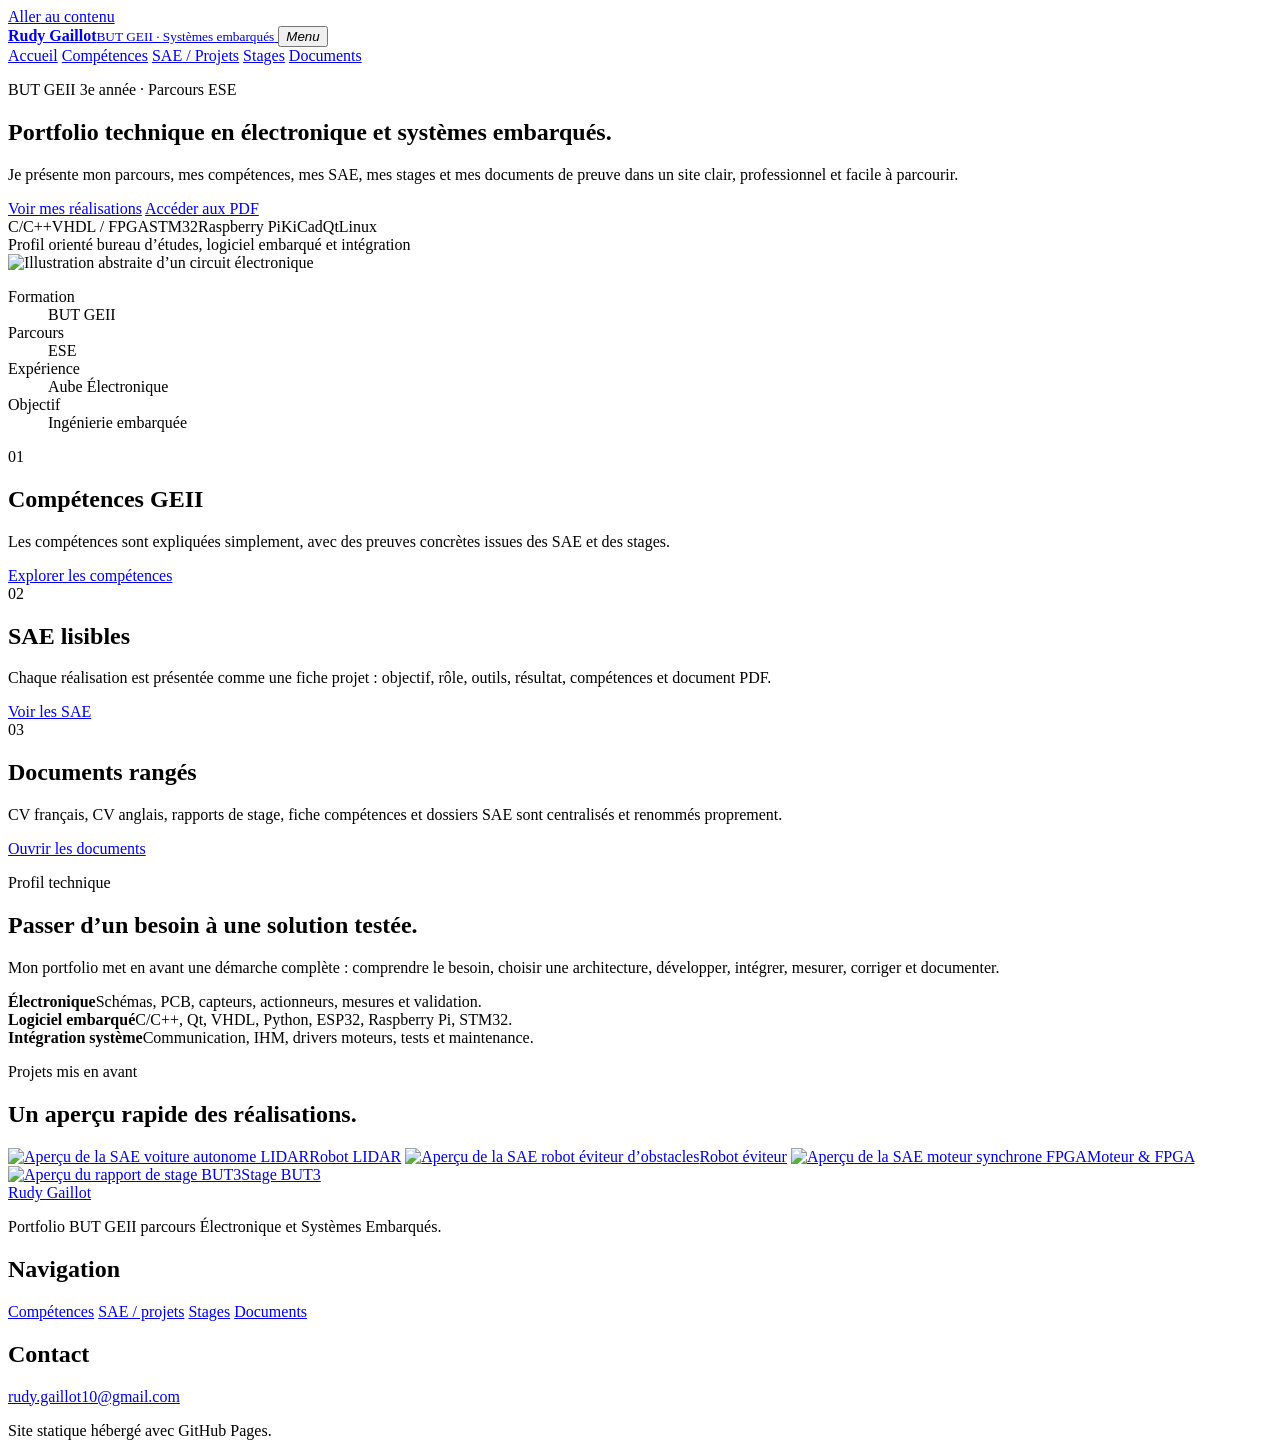
==== commit d434ad23: "Add files via upload" ====
--- a/index.html
+++ b/index.html
@@ -1,148 +1,128 @@
-<!doctype html>
+<!DOCTYPE html>
 <html lang="fr">
 <head>
-  <meta charset="utf-8">
-  <meta name="viewport" content="width=device-width, initial-scale=1">
-  <meta name="description" content="Portfolio de Rudy Gaillot, BUT GEII parcours Électronique et Systèmes Embarqués.">
+  <meta charset="UTF-8">
+  <meta name="viewport" content="width=device-width, initial-scale=1.0">
+  <meta name="description" content="Portfolio de Rudy Gaillot, étudiant en BUT GEII parcours Électronique et Systèmes Embarqués.">
   <title>Rudy Gaillot | Portfolio BUT GEII</title>
-  <style>
-
-:root{
-  --bg:#070b14;--bg2:#0b1220;--surface:#101827;--surface2:#131f33;--glass:rgba(15,25,43,.72);
-  --text:#eef5ff;--muted:#a9b8cc;--line:rgba(148,163,184,.22);--accent:#1ee6c6;--accent2:#4ea1ff;--accent3:#f5c84b;
-  --shadow:0 24px 80px rgba(0,0,0,.38);--radius:24px;--max:1180px;
-}
-*{box-sizing:border-box}html{scroll-behavior:smooth}body{margin:0;font-family:Inter,system-ui,-apple-system,Segoe UI,Roboto,Arial,sans-serif;background:radial-gradient(circle at 15% -10%,rgba(30,230,198,.16),transparent 32%),radial-gradient(circle at 90% 0%,rgba(78,161,255,.18),transparent 30%),linear-gradient(180deg,var(--bg),#090e19 48%,#070b14);color:var(--text);line-height:1.65;min-height:100vh}a{color:inherit;text-decoration:none}img{display:block;max-width:100%}code{background:rgba(255,255,255,.08);border:1px solid var(--line);padding:.15rem .35rem;border-radius:8px}.skip-link{position:absolute;left:-999px;top:1rem;background:var(--accent);color:#041018;padding:.7rem 1rem;border-radius:999px;z-index:10}.skip-link:focus{left:1rem}.topbar{position:sticky;top:0;z-index:20;display:flex;align-items:center;justify-content:space-between;gap:1rem;max-width:calc(var(--max) + 44px);margin:0 auto;padding:16px 22px;background:rgba(7,11,20,.74);backdrop-filter:blur(18px);border-bottom:1px solid var(--line)}.brand{display:flex;align-items:center;gap:.85rem}.brand-chip{display:grid;place-items:center;width:46px;height:46px;border-radius:16px;background:linear-gradient(135deg,var(--accent),var(--accent2));color:#06101c;font-weight:900;box-shadow:0 0 32px rgba(30,230,198,.22)}.brand strong{display:block;line-height:1.1}.brand small{display:block;color:var(--muted);font-size:.78rem}.nav{display:flex;align-items:center;gap:.35rem}.nav a{padding:.65rem .9rem;border-radius:999px;color:var(--muted);font-weight:750;font-size:.92rem}.nav a:hover,.nav a[aria-current=page]{color:var(--text);background:rgba(255,255,255,.08)}.menu-button{display:none;background:none;border:0;gap:4px;flex-direction:column}.menu-button span{display:block;width:26px;height:2px;background:var(--text)}main{overflow:hidden}.hero,.page-hero,.section{max-width:var(--max);margin:0 auto;padding-left:22px;padding-right:22px}.hero{min-height:calc(100vh - 80px);display:grid;grid-template-columns:minmax(0,1.1fr) minmax(320px,.72fr);gap:34px;align-items:center;padding-top:70px;padding-bottom:70px;position:relative}.electronics-grid{position:relative}.electronics-grid:before{content:"";position:absolute;inset:0;pointer-events:none;background-image:linear-gradient(rgba(78,161,255,.10) 1px,transparent 1px),linear-gradient(90deg,rgba(78,161,255,.10) 1px,transparent 1px);background-size:42px 42px;mask-image:radial-gradient(circle at 50% 35%,black,transparent 70%);opacity:.42}.hero-copy,.hero-console,.page-hero>*{position:relative}.kicker{display:flex;align-items:center;gap:.7rem;color:var(--accent);font-weight:850;text-transform:uppercase;letter-spacing:.12em;font-size:.78rem;margin:0 0 1rem}.kicker span{width:34px;height:2px;background:linear-gradient(90deg,var(--accent),transparent)}h1,h2,h3{line-height:1.08;margin:0;color:var(--text)}h1{font-size:clamp(2.6rem,7vw,5.9rem);letter-spacing:-.065em;max-width:940px}h2{font-size:clamp(1.8rem,3.6vw,3.25rem);letter-spacing:-.04em}h3{font-size:1.22rem}.hero-lead,.page-hero p,.section-title p{font-size:clamp(1.05rem,2vw,1.25rem);color:var(--muted);max-width:790px}.hero-actions{display:flex;flex-wrap:wrap;gap:.85rem;margin:2rem 0}.btn{display:inline-flex;align-items:center;justify-content:center;gap:.55rem;border-radius:999px;padding:.9rem 1.18rem;font-weight:900;border:1px solid var(--line);transition:.2s transform,.2s border-color,.2s background}.btn:hover{transform:translateY(-2px);border-color:rgba(255,255,255,.4)}.btn.primary{background:linear-gradient(135deg,var(--accent),var(--accent2));color:#06101c;border-color:transparent;box-shadow:0 12px 36px rgba(30,230,198,.2)}.btn.secondary{background:rgba(255,255,255,.06);color:var(--text)}.skill-cloud{display:flex;flex-wrap:wrap;gap:.55rem}.skill-cloud span,.badge{border:1px solid var(--line);border-radius:999px;padding:.42rem .7rem;background:rgba(255,255,255,.055);color:var(--muted);font-size:.82rem;font-weight:850}.badge{display:inline-flex;margin-bottom:1rem;color:var(--accent)}.hero-console{background:linear-gradient(180deg,rgba(17,27,45,.86),rgba(9,14,25,.86));border:1px solid var(--line);border-radius:var(--radius);box-shadow:var(--shadow);padding:22px;overflow:hidden}.console-header{display:flex;gap:7px;margin-bottom:20px}.console-header span{width:12px;height:12px;border-radius:50%;background:var(--accent)}.console-header span:nth-child(2){background:var(--accent3)}.console-header span:nth-child(3){background:#ff6b6b}.console-line{font-family:ui-monospace,SFMono-Regular,Consolas,monospace;color:#dcecff;border-bottom:1px solid rgba(255,255,255,.07);padding:.48rem 0;font-size:.92rem}.console-line b{color:var(--accent)}.circuit-card{margin-top:22px;border-radius:20px;overflow:hidden;border:1px solid var(--line);background:rgba(255,255,255,.04)}.circuit-card img{width:100%;height:210px;object-fit:cover}.section{padding-top:78px;padding-bottom:78px}.stats-row{display:grid;grid-template-columns:repeat(4,1fr);gap:16px}.stat,.info-card,.competence-card,.project-card,.stage-card,.doc-card,.toc-card,.callout{background:linear-gradient(180deg,rgba(18,29,49,.78),rgba(10,15,27,.84));border:1px solid var(--line);border-radius:var(--radius);box-shadow:var(--shadow)}.stat{padding:24px}.stat strong{display:block;font-size:2.8rem;line-height:1;color:var(--accent)}.stat span{color:var(--muted);font-weight:750}.split{display:grid;grid-template-columns:.72fr 1.28fr;gap:28px;align-items:start}.section-title{position:relative}.cards.three{display:grid;grid-template-columns:repeat(3,1fr);gap:16px}.info-card{padding:24px}.info-card .number{display:block;color:var(--accent);font-weight:950;margin-bottom:1rem}.info-card p{color:var(--muted)}.info-card a{color:var(--accent);font-weight:900}.featured{padding-top:20px}.project-gallery{display:grid;grid-template-columns:repeat(4,1fr);gap:16px;margin-top:28px}.project-focus{position:relative;min-height:310px;border-radius:var(--radius);overflow:hidden;border:1px solid var(--line);background:#111b2e;box-shadow:var(--shadow)}.project-focus img{width:100%;height:100%;object-fit:cover;filter:saturate(1.05) contrast(1.02)}.project-focus:after{content:"";position:absolute;inset:0;background:linear-gradient(180deg,transparent 35%,rgba(0,0,0,.84))}.project-focus span{position:absolute;left:18px;right:18px;bottom:18px;z-index:1;font-weight:950}.page-hero{padding-top:88px;padding-bottom:52px}.page-hero.compact h1{font-size:clamp(2.4rem,5vw,4.75rem);max-width:980px}.competence-layout{display:grid;grid-template-columns:250px minmax(0,1fr);gap:24px;align-items:start}.toc-card{position:sticky;top:92px;padding:22px}.toc-card a{display:block;color:var(--muted);padding:.55rem 0;border-bottom:1px solid rgba(255,255,255,.07);font-weight:850}.toc-card a:hover{color:var(--accent)}.competence-stack{display:grid;gap:18px}.competence-card{padding:28px;display:grid;grid-template-columns:1fr minmax(240px,.45fr);gap:22px;align-items:start}.competence-card p,.project-content p,.stage-content p,.doc-content p,.callout p{color:var(--muted)}.check-list{margin:0;padding:0;list-style:none;display:grid;gap:.7rem}.check-list li{position:relative;padding-left:1.7rem;color:var(--muted)}.check-list li:before{content:"";position:absolute;left:0;top:.52rem;width:.8rem;height:.8rem;border-radius:50%;background:linear-gradient(135deg,var(--accent),var(--accent2));box-shadow:0 0 20px rgba(30,230,198,.28)}.filter-zone{display:flex;flex-wrap:wrap;gap:.7rem;padding-top:24px;padding-bottom:18px}.filter{border:1px solid var(--line);border-radius:999px;background:rgba(255,255,255,.05);color:var(--muted);padding:.7rem 1rem;font-weight:900;cursor:pointer}.filter.active,.filter:hover{background:linear-gradient(135deg,var(--accent),var(--accent2));color:#06101c;border-color:transparent}.project-list{display:grid;gap:22px;padding-top:18px}.project-card{display:grid;grid-template-columns:370px 1fr;overflow:hidden}.project-image{background:#111b2e}.project-image img{width:100%;height:100%;min-height:310px;object-fit:cover}.project-content{padding:30px}.detail-grid{display:grid;grid-template-columns:repeat(2,1fr);gap:14px;margin:20px 0}.detail-grid div{border:1px solid var(--line);border-radius:18px;padding:16px;background:rgba(255,255,255,.035)}.detail-grid strong{display:block;margin-bottom:.35rem}.detail-grid span{color:var(--muted)}.callout{padding:30px;background:linear-gradient(135deg,rgba(30,230,198,.12),rgba(78,161,255,.10))}.timeline{display:grid;gap:24px}.stage-card{display:grid;grid-template-columns:330px 1fr;overflow:hidden}.stage-visual img{width:100%;height:100%;min-height:420px;object-fit:cover}.stage-content{padding:32px}.documents-grid{display:grid;grid-template-columns:repeat(3,1fr);gap:18px;padding-top:20px}.doc-card{overflow:hidden;display:flex;flex-direction:column}.doc-image{display:block;background:#111b2e;border-bottom:1px solid var(--line);height:260px;overflow:hidden}.doc-image img{width:100%;height:100%;object-fit:cover;object-position:top center;transition:transform .35s}.doc-card:hover .doc-image img{transform:scale(1.035)}.doc-content{padding:22px;display:flex;flex-direction:column;gap:.65rem;flex:1}.doc-content .btn{margin-top:auto}.footer{border-top:1px solid var(--line);background:rgba(5,8,15,.75);margin-top:60px}.footer-inner{max-width:var(--max);margin:0 auto;padding:34px 22px;display:grid;grid-template-columns:1.2fr 1fr 1fr;gap:24px;color:var(--muted)}.footer strong{color:var(--text);font-size:1.15rem}.footer-links{display:grid;gap:.35rem}.footer a:hover{color:var(--accent)}.muted{color:var(--muted)}.reveal{opacity:0;transform:translateY(18px);transition:opacity .7s ease,transform .7s ease}.reveal.visible{opacity:1;transform:none}
-@media (max-width:900px){.menu-button{display:flex}.nav{position:absolute;left:16px;right:16px;top:78px;display:none;flex-direction:column;align-items:stretch;background:rgba(7,11,20,.96);border:1px solid var(--line);border-radius:20px;padding:12px}.nav.open{display:flex}.nav a{padding:1rem}.hero,.split,.competence-layout,.project-card,.stage-card{grid-template-columns:1fr}.hero{padding-top:44px}.stats-row,.cards.three,.project-gallery,.documents-grid{grid-template-columns:1fr 1fr}.toc-card{position:relative;top:auto}.competence-card{grid-template-columns:1fr}.project-image img,.stage-visual img{min-height:260px}.footer-inner{grid-template-columns:1fr}}
-@media (max-width:620px){.topbar{padding:12px 14px}.brand small{display:none}h1{font-size:2.55rem}.hero,.section,.page-hero{padding-left:16px;padding-right:16px}.stats-row,.cards.three,.project-gallery,.documents-grid,.detail-grid{grid-template-columns:1fr}.hero-actions{flex-direction:column}.btn{width:100%}.doc-image{height:230px}}
-
-</style>
+  <link rel="preconnect" href="https://fonts.googleapis.com">
+  <link rel="preconnect" href="https://fonts.gstatic.com" crossorigin>
+  <link href="https://fonts.googleapis.com/css2?family=Inter:wght@400;500;650;800;900&display=swap" rel="stylesheet">
+  <link rel="stylesheet" href="/Portofolio-Rudy/style.css">
 </head>
-<body data-page="index">
+<body data-page="home">
   <a class="skip-link" href="#contenu">Aller au contenu</a>
-  <header class="topbar" data-header>
-    <a class="brand" href="index.html" aria-label="Accueil du portfolio">
-      <span class="brand-chip">RG</span>
-      <span><strong>Rudy Gaillot</strong><small>BUT GEII · Systèmes embarqués</small></span>
-    </a>
-    <button class="menu-button" type="button" aria-label="Ouvrir le menu" aria-expanded="false" aria-controls="nav"><span></span><span></span><span></span></button>
-    <nav class="nav" id="nav" aria-label="Navigation principale"><a href="index.html" aria-current="page">Accueil</a>
-<a href="competences.html" >Compétences</a>
-<a href="sae.html" >SAE / Projets</a>
-<a href="stages.html" >Stages</a>
-<a href="documents.html" >Documents</a></nav>
+  <header class="site-header">
+    <nav class="navbar" aria-label="Navigation principale">
+      <a class="brand" href="/Portofolio-Rudy/index.html" aria-label="Accueil du portfolio de Rudy Gaillot">
+        <span class="brand-symbol" aria-hidden="true"><span></span></span>
+        <span class="brand-text"><strong>Rudy Gaillot</strong><small>BUT GEII · Systèmes embarqués</small></span>
+      </a>
+      <button class="nav-toggle" type="button" aria-expanded="false" aria-controls="menu" aria-label="Ouvrir le menu"><span></span><span></span><span></span><em>Menu</em></button>
+      <div class="nav-links" id="menu">
+        <a href="/Portofolio-Rudy/index.html" aria-current="page">Accueil</a>
+<a href="/Portofolio-Rudy/competences.html">Compétences</a>
+<a href="/Portofolio-Rudy/sae.html">SAE / Projets</a>
+<a href="/Portofolio-Rudy/stages.html">Stages</a>
+<a href="/Portofolio-Rudy/documents.html">Documents</a>
+      </div>
+    </nav>
   </header>
   <main id="contenu">
 
-<section class="hero electronics-grid">
-  <div class="hero-copy reveal">
-    <p class="kicker"><span></span>Portfolio BUT GEII · 3e année · ESE</p>
-    <h1>Électronique, systèmes embarqués et intégration industrielle.</h1>
-    <p class="hero-lead">Je présente ici mes compétences, mes SAE, mes stages et mes documents de preuve dans un portfolio clair, moderne et orienté projet.</p>
-    <div class="hero-actions">
-      <a class="btn primary" href="sae.html">Voir mes réalisations</a>
-      <a class="btn secondary" href="documents.html">Ouvrir les documents</a>
-    </div>
-    <div class="skill-cloud" aria-label="Compétences clés">
-      <span>C/C++</span><span>Qt</span><span>STM32</span><span>Raspberry Pi</span><span>VHDL / FPGA</span><span>KiCad</span><span>Linux</span><span>Mesures</span>
-    </div>
-  </div>
-  <aside class="hero-console reveal" aria-label="Résumé profil">
-    <div class="console-header"><span></span><span></span><span></span></div>
-    <div class="console-line"><b>profil</b> = "BUT GEII · systèmes embarqués"</div>
-    <div class="console-line"><b>objectif</b> = "concevoir, implanter, vérifier"</div>
-    <div class="console-line"><b>stage</b> = "Aube Électronique"</div>
-    <div class="console-line"><b>preuves</b> = ["SAE", "CV", "rapports"]</div>
-    <div class="circuit-card"><img src="assets/img/graphics/circuit.svg" alt="Illustration de circuit électronique"></div>
-  </aside>
-</section>
+    <section class="hero circuit-bg">
+      <div class="hero-content reveal">
+        <p class="eyebrow"><span></span>BUT GEII 3e année · Parcours ESE</p>
+        <h1>Portfolio technique en électronique et systèmes embarqués.</h1>
+        <p class="lead">Je présente mon parcours, mes compétences, mes SAE, mes stages et mes documents de preuve dans un site clair, professionnel et facile à parcourir.</p>
+        <div class="hero-actions">
+          <a class="btn btn-primary" href="/Portofolio-Rudy/sae.html">Voir mes réalisations</a>
+          <a class="btn btn-secondary" href="/Portofolio-Rudy/documents.html">Accéder aux PDF</a>
+        </div>
+        <div class="trust-row" aria-label="Mots clés du profil">
+          <span>C/C++</span><span>VHDL / FPGA</span><span>STM32</span><span>Raspberry Pi</span><span>KiCad</span><span>Qt</span><span>Linux</span>
+        </div>
+      </div>
+      <aside class="hero-panel reveal" aria-label="Résumé rapide">
+        <div class="status-dot">Profil orienté bureau d’études, logiciel embarqué et intégration</div>
+        <img class="hero-illustration" src="/Portofolio-Rudy/circuit.svg" alt="Illustration abstraite d’un circuit électronique">
+        <dl class="metrics">
+          <div><dt>Formation</dt><dd>BUT GEII</dd></div>
+          <div><dt>Parcours</dt><dd>ESE</dd></div>
+          <div><dt>Expérience</dt><dd>Aube Électronique</dd></div>
+          <div><dt>Objectif</dt><dd>Ingénierie embarquée</dd></div>
+        </dl>
+      </aside>
+    </section>
 
-<section class="section stats-row" aria-label="Résumé du portfolio">
-  <article class="stat reveal"><strong>5</strong><span>Compétences GEII structurées</span></article>
-  <article class="stat reveal"><strong>4+</strong><span>SAE détaillées avec preuves</span></article>
-  <article class="stat reveal"><strong>2</strong><span>Stages chez Aube Électronique</span></article>
-  <article class="stat reveal"><strong>9</strong><span>Documents rangés et accessibles</span></article>
-</section>
+    <section class="section intro-grid">
+      <article class="glass-card reveal">
+        <span class="card-index">01</span>
+        <h2>Compétences GEII</h2>
+        <p>Les compétences sont expliquées simplement, avec des preuves concrètes issues des SAE et des stages.</p>
+        <a class="text-link" href="/Portofolio-Rudy/competences.html">Explorer les compétences</a>
+      </article>
+      <article class="glass-card reveal">
+        <span class="card-index">02</span>
+        <h2>SAE lisibles</h2>
+        <p>Chaque réalisation est présentée comme une fiche projet : objectif, rôle, outils, résultat, compétences et document PDF.</p>
+        <a class="text-link" href="/Portofolio-Rudy/sae.html">Voir les SAE</a>
+      </article>
+      <article class="glass-card reveal">
+        <span class="card-index">03</span>
+        <h2>Documents rangés</h2>
+        <p>CV français, CV anglais, rapports de stage, fiche compétences et dossiers SAE sont centralisés et renommés proprement.</p>
+        <a class="text-link" href="/Portofolio-Rudy/documents.html">Ouvrir les documents</a>
+      </article>
+    </section>
 
-<section class="section split">
-  <div class="section-title reveal">
-    <p class="kicker"><span></span>Lecture rapide</p>
-    <h2>Un portfolio fait pour comprendre vite ce que je sais faire.</h2>
-  </div>
-  <div class="cards three">
-    <article class="info-card reveal"><span class="number">01</span><h3>Compétences</h3><p>Chaque compétence est reliée à une preuve : SAE, stage, prototype, mesure ou rapport.</p><a href="competences.html">Explorer</a></article>
-    <article class="info-card reveal"><span class="number">02</span><h3>SAE / projets</h3><p>Les projets sont présentés avec objectif, outils, rôle, résultats et document PDF.</p><a href="sae.html">Voir les projets</a></article>
-    <article class="info-card reveal"><span class="number">03</span><h3>Documents</h3><p>CV français/anglais, rapports de stage et preuves SAE sont accessibles au même endroit.</p><a href="documents.html">Consulter</a></article>
-  </div>
-</section>
+    <section class="section split-section surface">
+      <div class="section-heading reveal">
+        <p class="eyebrow"><span></span>Profil technique</p>
+        <h2>Passer d’un besoin à une solution testée.</h2>
+        <p>Mon portfolio met en avant une démarche complète : comprendre le besoin, choisir une architecture, développer, intégrer, mesurer, corriger et documenter.</p>
+      </div>
+      <div class="feature-list reveal">
+        <div><strong>Électronique</strong><span>Schémas, PCB, capteurs, actionneurs, mesures et validation.</span></div>
+        <div><strong>Logiciel embarqué</strong><span>C/C++, Qt, VHDL, Python, ESP32, Raspberry Pi, STM32.</span></div>
+        <div><strong>Intégration système</strong><span>Communication, IHM, drivers moteurs, tests et maintenance.</span></div>
+      </div>
+    </section>
 
-<section class="section featured">
-  <div class="section-title reveal">
-    <p class="kicker"><span></span>Projets mis en avant</p>
-    <h2>Des réalisations orientées GEII et systèmes embarqués.</h2>
-  </div>
-  <div class="project-gallery">
-    <a class="project-focus reveal" href="sae.html#lidar"><img src="assets/img/previews/sae-voiture-lidar.jpg" alt="Aperçu voiture autonome LIDAR"><span>Robot guidé par LIDAR</span></a>
-    <a class="project-focus reveal" href="sae.html#robot"><img src="assets/img/previews/sae-robot-obstacles.jpg" alt="Aperçu robot éviteur d’obstacles"><span>Carte principale robot</span></a>
-    <a class="project-focus reveal" href="sae.html#moteur"><img src="assets/img/previews/sae-moteur-fpga.jpg" alt="Aperçu moteur FPGA"><span>Moteur synchrone & FPGA</span></a>
-    <a class="project-focus reveal" href="stages.html#but3"><img src="assets/img/previews/rapport-stage-but3.jpg" alt="Aperçu rapport stage BUT3"><span>Stage BUT3 · machine de découpe</span></a>
-  </div>
-</section>
+    <section class="section">
+      <div class="section-heading reveal">
+        <p class="eyebrow"><span></span>Projets mis en avant</p>
+        <h2>Un aperçu rapide des réalisations.</h2>
+      </div>
+      <div class="project-strip">
+        <a class="project-tile reveal" href="/Portofolio-Rudy/sae.html#lidar"><img src="/Portofolio-Rudy/sae-voiture-lidar.jpg" alt="Aperçu de la SAE voiture autonome LIDAR"><span>Robot LIDAR</span></a>
+        <a class="project-tile reveal" href="/Portofolio-Rudy/sae.html#robot-obstacle"><img src="/Portofolio-Rudy/sae-robot-obstacles.jpg" alt="Aperçu de la SAE robot éviteur d’obstacles"><span>Robot éviteur</span></a>
+        <a class="project-tile reveal" href="/Portofolio-Rudy/sae.html#moteur-fpga"><img src="/Portofolio-Rudy/sae-moteur-fpga.jpg" alt="Aperçu de la SAE moteur synchrone FPGA"><span>Moteur & FPGA</span></a>
+        <a class="project-tile reveal" href="/Portofolio-Rudy/stages.html#stage-but3"><img src="/Portofolio-Rudy/rapport-stage-but3.jpg" alt="Aperçu du rapport de stage BUT3"><span>Stage BUT3</span></a>
+      </div>
+    </section>
 
   </main>
   <footer class="footer">
-    <div class="footer-inner">
+    <div class="footer-grid">
       <div>
-        <strong>Rudy Gaillot</strong>
+        <a class="footer-brand" href="/Portofolio-Rudy/index.html">Rudy Gaillot</a>
         <p>Portfolio BUT GEII parcours Électronique et Systèmes Embarqués.</p>
       </div>
-      <div class="footer-links">
-        <a href="competences.html">Compétences</a>
-        <a href="sae.html">SAE</a>
-        <a href="stages.html">Stages</a>
-        <a href="documents.html">Documents</a>
+      <div>
+        <h2>Navigation</h2>
+        <a href="/Portofolio-Rudy/competences.html">Compétences</a>
+        <a href="/Portofolio-Rudy/sae.html">SAE / projets</a>
+        <a href="/Portofolio-Rudy/stages.html">Stages</a>
+        <a href="/Portofolio-Rudy/documents.html">Documents</a>
       </div>
       <div>
+        <h2>Contact</h2>
         <a href="mailto:rudy.gaillot10@gmail.com">rudy.gaillot10@gmail.com</a>
         <p class="muted">Site statique hébergé avec GitHub Pages.</p>
       </div>
     </div>
   </footer>
-  <script>
-
-const menuButton = document.querySelector('.menu-button');
-const nav = document.querySelector('.nav');
-if (menuButton && nav) {
-  menuButton.addEventListener('click', () => {
-    const open = nav.classList.toggle('open');
-    menuButton.setAttribute('aria-expanded', open ? 'true' : 'false');
-  });
-}
-const header = document.querySelector('[data-header]');
-window.addEventListener('scroll', () => {
-  if (!header) return;
-  header.classList.toggle('scrolled', window.scrollY > 12);
-});
-const observer = new IntersectionObserver((entries) => {
-  entries.forEach((entry) => { if (entry.isIntersecting) entry.target.classList.add('visible'); });
-}, { threshold: 0.08 });
-document.querySelectorAll('.reveal').forEach(el => observer.observe(el));
-function setupFilters(buttonSelector, itemSelector, attrName) {
-  const buttons = document.querySelectorAll(buttonSelector);
-  const items = document.querySelectorAll(itemSelector);
-  buttons.forEach(button => button.addEventListener('click', () => {
-    buttons.forEach(b => b.classList.remove('active'));
-    button.classList.add('active');
-    const value = button.dataset[attrName];
-    items.forEach(item => {
-      const match = value === 'all' || item.dataset[attrName.replace('Filter','')] === value;
-      item.style.display = match ? '' : 'none';
-    });
-  }));
-}
-setupFilters('[data-project-filter]', '.project-card', 'projectFilter');
-setupFilters('[data-doc-filter]', '.doc-card', 'docFilter');
-
-</script>
+  <script src="/Portofolio-Rudy/main.js"></script>
 </body>
-</html>
+</html>
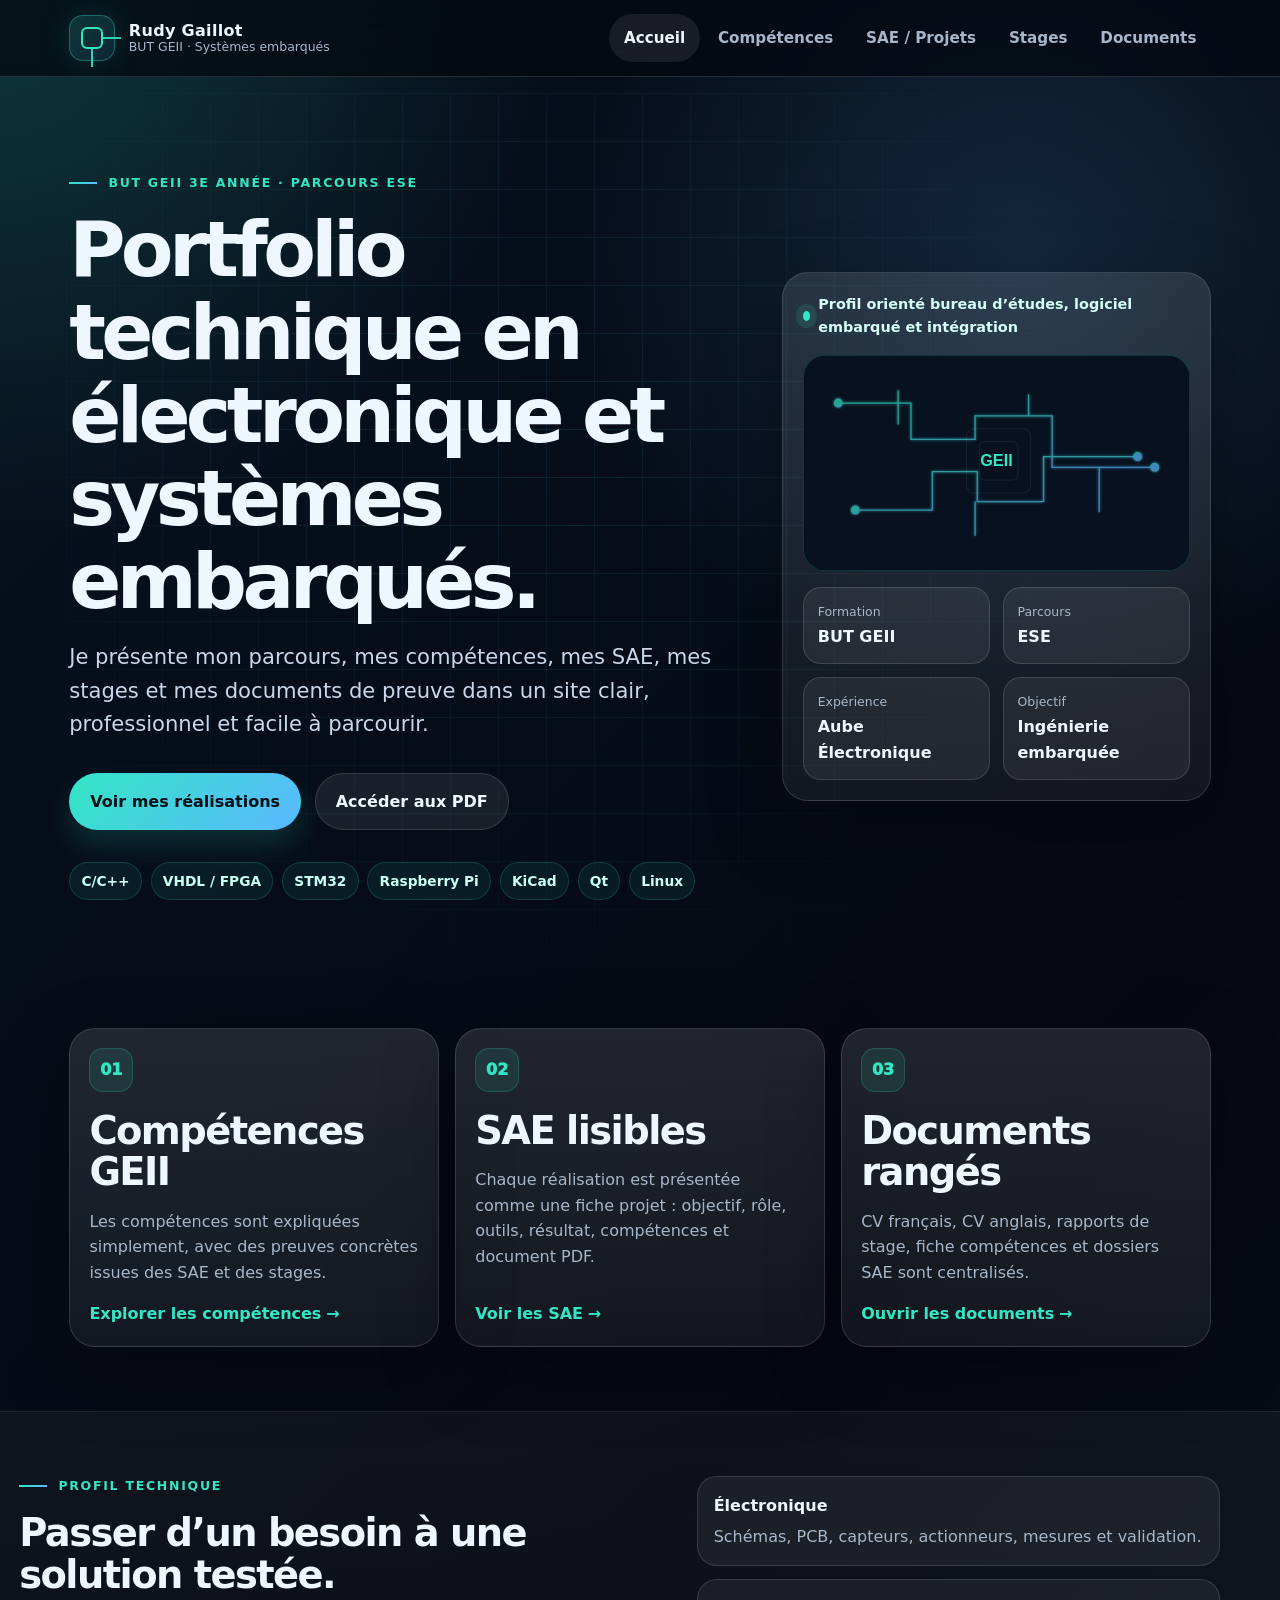
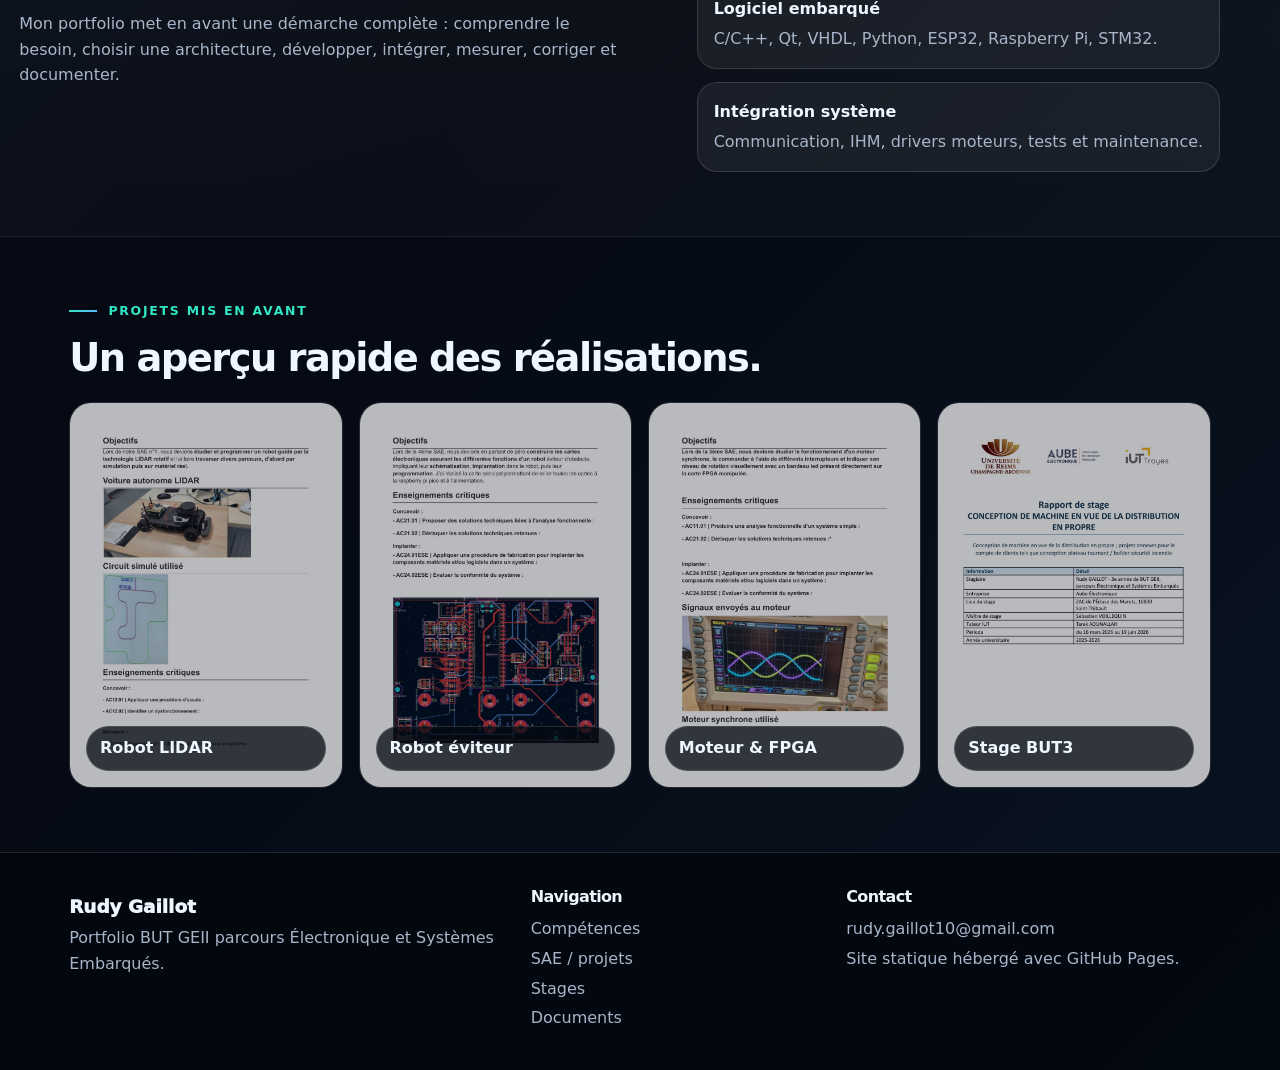
==== commit f240f1af: "Update index.html" ====
--- a/index.html
+++ b/index.html
@@ -5,52 +5,96 @@
   <meta name="viewport" content="width=device-width, initial-scale=1.0">
   <meta name="description" content="Portfolio de Rudy Gaillot, étudiant en BUT GEII parcours Électronique et Systèmes Embarqués.">
   <title>Rudy Gaillot | Portfolio BUT GEII</title>
+
   <link rel="preconnect" href="https://fonts.googleapis.com">
   <link rel="preconnect" href="https://fonts.gstatic.com" crossorigin>
   <link href="https://fonts.googleapis.com/css2?family=Inter:wght@400;500;650;800;900&display=swap" rel="stylesheet">
-  <link rel="stylesheet" href="/Portofolio-Rudy/style.css">
+
+  <link rel="stylesheet" href="style.css">
 </head>
+
 <body data-page="home">
   <a class="skip-link" href="#contenu">Aller au contenu</a>
+
   <header class="site-header">
     <nav class="navbar" aria-label="Navigation principale">
-      <a class="brand" href="/Portofolio-Rudy/index.html" aria-label="Accueil du portfolio de Rudy Gaillot">
+      <a class="brand" href="index.html" aria-label="Accueil du portfolio de Rudy Gaillot">
         <span class="brand-symbol" aria-hidden="true"><span></span></span>
-        <span class="brand-text"><strong>Rudy Gaillot</strong><small>BUT GEII · Systèmes embarqués</small></span>
+        <span class="brand-text">
+          <strong>Rudy Gaillot</strong>
+          <small>BUT GEII · Systèmes embarqués</small>
+        </span>
       </a>
-      <button class="nav-toggle" type="button" aria-expanded="false" aria-controls="menu" aria-label="Ouvrir le menu"><span></span><span></span><span></span><em>Menu</em></button>
+
+      <button class="nav-toggle" type="button" aria-expanded="false" aria-controls="menu" aria-label="Ouvrir le menu">
+        <span></span>
+        <span></span>
+        <span></span>
+        <em>Menu</em>
+      </button>
+
       <div class="nav-links" id="menu">
-        <a href="/Portofolio-Rudy/index.html" aria-current="page">Accueil</a>
-<a href="/Portofolio-Rudy/competences.html">Compétences</a>
-<a href="/Portofolio-Rudy/sae.html">SAE / Projets</a>
-<a href="/Portofolio-Rudy/stages.html">Stages</a>
-<a href="/Portofolio-Rudy/documents.html">Documents</a>
+        <a href="index.html" aria-current="page">Accueil</a>
+        <a href="competences.html">Compétences</a>
+        <a href="sae.html">SAE / Projets</a>
+        <a href="stages.html">Stages</a>
+        <a href="documents.html">Documents</a>
       </div>
     </nav>
   </header>
+
   <main id="contenu">
-
     <section class="hero circuit-bg">
       <div class="hero-content reveal">
         <p class="eyebrow"><span></span>BUT GEII 3e année · Parcours ESE</p>
+
         <h1>Portfolio technique en électronique et systèmes embarqués.</h1>
-        <p class="lead">Je présente mon parcours, mes compétences, mes SAE, mes stages et mes documents de preuve dans un site clair, professionnel et facile à parcourir.</p>
+
+        <p class="lead">
+          Je présente mon parcours, mes compétences, mes SAE, mes stages et mes documents de preuve
+          dans un site clair, professionnel et facile à parcourir.
+        </p>
+
         <div class="hero-actions">
-          <a class="btn btn-primary" href="/Portofolio-Rudy/sae.html">Voir mes réalisations</a>
-          <a class="btn btn-secondary" href="/Portofolio-Rudy/documents.html">Accéder aux PDF</a>
-        </div>
+          <a class="btn btn-primary" href="sae.html">Voir mes réalisations</a>
+          <a class="btn btn-secondary" href="documents.html">Accéder aux PDF</a>
+        </div>
+
         <div class="trust-row" aria-label="Mots clés du profil">
-          <span>C/C++</span><span>VHDL / FPGA</span><span>STM32</span><span>Raspberry Pi</span><span>KiCad</span><span>Qt</span><span>Linux</span>
-        </div>
-      </div>
+          <span>C/C++</span>
+          <span>VHDL / FPGA</span>
+          <span>STM32</span>
+          <span>Raspberry Pi</span>
+          <span>KiCad</span>
+          <span>Qt</span>
+          <span>Linux</span>
+        </div>
+      </div>
+
       <aside class="hero-panel reveal" aria-label="Résumé rapide">
-        <div class="status-dot">Profil orienté bureau d’études, logiciel embarqué et intégration</div>
-        <img class="hero-illustration" src="/Portofolio-Rudy/circuit.svg" alt="Illustration abstraite d’un circuit électronique">
+        <div class="status-dot">
+          Profil orienté bureau d’études, logiciel embarqué et intégration
+        </div>
+
+        <img class="hero-illustration" src="circuit.svg" alt="Illustration abstraite d’un circuit électronique">
+
         <dl class="metrics">
-          <div><dt>Formation</dt><dd>BUT GEII</dd></div>
-          <div><dt>Parcours</dt><dd>ESE</dd></div>
-          <div><dt>Expérience</dt><dd>Aube Électronique</dd></div>
-          <div><dt>Objectif</dt><dd>Ingénierie embarquée</dd></div>
+          <div>
+            <dt>Formation</dt>
+            <dd>BUT GEII</dd>
+          </div>
+          <div>
+            <dt>Parcours</dt>
+            <dd>ESE</dd>
+          </div>
+          <div>
+            <dt>Expérience</dt>
+            <dd>Aube Électronique</dd>
+          </div>
+          <div>
+            <dt>Objectif</dt>
+            <dd>Ingénierie embarquée</dd>
+          </div>
         </dl>
       </aside>
     </section>
@@ -59,20 +103,29 @@
       <article class="glass-card reveal">
         <span class="card-index">01</span>
         <h2>Compétences GEII</h2>
-        <p>Les compétences sont expliquées simplement, avec des preuves concrètes issues des SAE et des stages.</p>
-        <a class="text-link" href="/Portofolio-Rudy/competences.html">Explorer les compétences</a>
+        <p>
+          Les compétences sont expliquées simplement, avec des preuves concrètes issues des SAE et des stages.
+        </p>
+        <a class="text-link" href="competences.html">Explorer les compétences</a>
       </article>
+
       <article class="glass-card reveal">
         <span class="card-index">02</span>
         <h2>SAE lisibles</h2>
-        <p>Chaque réalisation est présentée comme une fiche projet : objectif, rôle, outils, résultat, compétences et document PDF.</p>
-        <a class="text-link" href="/Portofolio-Rudy/sae.html">Voir les SAE</a>
+        <p>
+          Chaque réalisation est présentée comme une fiche projet : objectif, rôle, outils, résultat,
+          compétences et document PDF.
+        </p>
+        <a class="text-link" href="sae.html">Voir les SAE</a>
       </article>
+
       <article class="glass-card reveal">
         <span class="card-index">03</span>
         <h2>Documents rangés</h2>
-        <p>CV français, CV anglais, rapports de stage, fiche compétences et dossiers SAE sont centralisés et renommés proprement.</p>
-        <a class="text-link" href="/Portofolio-Rudy/documents.html">Ouvrir les documents</a>
+        <p>
+          CV français, CV anglais, rapports de stage, fiche compétences et dossiers SAE sont centralisés.
+        </p>
+        <a class="text-link" href="documents.html">Ouvrir les documents</a>
       </article>
     </section>
 
@@ -80,12 +133,25 @@
       <div class="section-heading reveal">
         <p class="eyebrow"><span></span>Profil technique</p>
         <h2>Passer d’un besoin à une solution testée.</h2>
-        <p>Mon portfolio met en avant une démarche complète : comprendre le besoin, choisir une architecture, développer, intégrer, mesurer, corriger et documenter.</p>
-      </div>
+        <p>
+          Mon portfolio met en avant une démarche complète : comprendre le besoin, choisir une architecture,
+          développer, intégrer, mesurer, corriger et documenter.
+        </p>
+      </div>
+
       <div class="feature-list reveal">
-        <div><strong>Électronique</strong><span>Schémas, PCB, capteurs, actionneurs, mesures et validation.</span></div>
-        <div><strong>Logiciel embarqué</strong><span>C/C++, Qt, VHDL, Python, ESP32, Raspberry Pi, STM32.</span></div>
-        <div><strong>Intégration système</strong><span>Communication, IHM, drivers moteurs, tests et maintenance.</span></div>
+        <div>
+          <strong>Électronique</strong>
+          <span>Schémas, PCB, capteurs, actionneurs, mesures et validation.</span>
+        </div>
+        <div>
+          <strong>Logiciel embarqué</strong>
+          <span>C/C++, Qt, VHDL, Python, ESP32, Raspberry Pi, STM32.</span>
+        </div>
+        <div>
+          <strong>Intégration système</strong>
+          <span>Communication, IHM, drivers moteurs, tests et maintenance.</span>
+        </div>
       </div>
     </section>
 
@@ -94,28 +160,46 @@
         <p class="eyebrow"><span></span>Projets mis en avant</p>
         <h2>Un aperçu rapide des réalisations.</h2>
       </div>
+
       <div class="project-strip">
-        <a class="project-tile reveal" href="/Portofolio-Rudy/sae.html#lidar"><img src="/Portofolio-Rudy/sae-voiture-lidar.jpg" alt="Aperçu de la SAE voiture autonome LIDAR"><span>Robot LIDAR</span></a>
-        <a class="project-tile reveal" href="/Portofolio-Rudy/sae.html#robot-obstacle"><img src="/Portofolio-Rudy/sae-robot-obstacles.jpg" alt="Aperçu de la SAE robot éviteur d’obstacles"><span>Robot éviteur</span></a>
-        <a class="project-tile reveal" href="/Portofolio-Rudy/sae.html#moteur-fpga"><img src="/Portofolio-Rudy/sae-moteur-fpga.jpg" alt="Aperçu de la SAE moteur synchrone FPGA"><span>Moteur & FPGA</span></a>
-        <a class="project-tile reveal" href="/Portofolio-Rudy/stages.html#stage-but3"><img src="/Portofolio-Rudy/rapport-stage-but3.jpg" alt="Aperçu du rapport de stage BUT3"><span>Stage BUT3</span></a>
-      </div>
-    </section>
-
+        <a class="project-tile reveal" href="sae.html#lidar">
+          <img src="sae-voiture-lidar.jpg" alt="Aperçu de la SAE voiture autonome LIDAR">
+          <span>Robot LIDAR</span>
+        </a>
+
+        <a class="project-tile reveal" href="sae.html#robot-obstacle">
+          <img src="sae-robot-obstacles.jpg" alt="Aperçu de la SAE robot éviteur d’obstacles">
+          <span>Robot éviteur</span>
+        </a>
+
+        <a class="project-tile reveal" href="sae.html#moteur-fpga">
+          <img src="sae-moteur-fpga.jpg" alt="Aperçu de la SAE moteur synchrone FPGA">
+          <span>Moteur & FPGA</span>
+        </a>
+
+        <a class="project-tile reveal" href="stages.html#stage-but3">
+          <img src="rapport-stage-but3.jpg" alt="Aperçu du rapport de stage BUT3">
+          <span>Stage BUT3</span>
+        </a>
+      </div>
+    </section>
   </main>
+
   <footer class="footer">
     <div class="footer-grid">
       <div>
-        <a class="footer-brand" href="/Portofolio-Rudy/index.html">Rudy Gaillot</a>
+        <a class="footer-brand" href="index.html">Rudy Gaillot</a>
         <p>Portfolio BUT GEII parcours Électronique et Systèmes Embarqués.</p>
       </div>
+
       <div>
         <h2>Navigation</h2>
-        <a href="/Portofolio-Rudy/competences.html">Compétences</a>
-        <a href="/Portofolio-Rudy/sae.html">SAE / projets</a>
-        <a href="/Portofolio-Rudy/stages.html">Stages</a>
-        <a href="/Portofolio-Rudy/documents.html">Documents</a>
-      </div>
+        <a href="competences.html">Compétences</a>
+        <a href="sae.html">SAE / projets</a>
+        <a href="stages.html">Stages</a>
+        <a href="documents.html">Documents</a>
+      </div>
+
       <div>
         <h2>Contact</h2>
         <a href="mailto:rudy.gaillot10@gmail.com">rudy.gaillot10@gmail.com</a>
@@ -123,6 +207,7 @@
       </div>
     </div>
   </footer>
-  <script src="/Portofolio-Rudy/main.js"></script>
+
+  <script src="main.js"></script>
 </body>
-</html>+</html>
--- a/style.css
+++ b/style.css
@@ -0,0 +1,7 @@
+:root{
+  --bg:#07111f;--bg2:#0b1728;--surface:rgba(255,255,255,.07);--surface2:rgba(255,255,255,.12);--text:#eef6ff;--muted:#a8b6c9;--line:rgba(255,255,255,.13);--primary:#33e6c4;--primary2:#5ab8ff;--warning:#ffd166;--shadow:0 24px 70px rgba(0,0,0,.35);--radius:26px;--max:1180px
+}
+*{box-sizing:border-box}html{scroll-behavior:smooth}body{margin:0;font-family:Inter,ui-sans-serif,system-ui,-apple-system,BlinkMacSystemFont,"Segoe UI",Arial,sans-serif;color:var(--text);background:radial-gradient(circle at top left,rgba(51,230,196,.18),transparent 34rem),radial-gradient(circle at 80% 10%,rgba(90,184,255,.16),transparent 28rem),linear-gradient(135deg,var(--bg),#050913 55%,#081320);min-height:100vh;line-height:1.6}a{color:inherit;text-decoration:none}img{max-width:100%;display:block}code{color:var(--primary);background:rgba(255,255,255,.08);padding:.12rem .35rem;border-radius:.45rem}.skip-link{position:absolute;left:-999px;top:1rem;padding:.8rem 1rem;background:#fff;color:#000;border-radius:10px;z-index:999}.skip-link:focus{left:1rem}.site-header{position:sticky;top:0;z-index:100;backdrop-filter:blur(18px);background:rgba(5,10,18,.78);border-bottom:1px solid var(--line)}.navbar{max-width:var(--max);margin:0 auto;padding:.9rem 1.2rem;display:flex;align-items:center;justify-content:space-between;gap:1rem}.brand{display:flex;align-items:center;gap:.85rem;min-width:max-content}.brand-symbol{width:46px;height:46px;border:1px solid rgba(51,230,196,.35);border-radius:14px;display:grid;place-items:center;background:linear-gradient(135deg,rgba(51,230,196,.18),rgba(90,184,255,.12));box-shadow:0 0 30px rgba(51,230,196,.13)}.brand-symbol span{width:22px;height:22px;border:2px solid var(--primary);border-radius:6px;position:relative}.brand-symbol span:before,.brand-symbol span:after{content:"";position:absolute;background:var(--primary);opacity:.9}.brand-symbol span:before{width:18px;height:2px;left:20px;top:8px}.brand-symbol span:after{width:2px;height:18px;left:8px;top:20px}.brand-text{display:flex;flex-direction:column;line-height:1.15}.brand-text strong{letter-spacing:.02em}.brand-text small{color:var(--muted);font-size:.78rem}.nav-links{display:flex;align-items:center;gap:.25rem}.nav-links a{padding:.72rem .9rem;border-radius:999px;color:var(--muted);font-weight:650;font-size:.95rem}.nav-links a:hover,.nav-links a[aria-current="page"]{color:var(--text);background:rgba(255,255,255,.08)}.nav-toggle{display:none;background:rgba(255,255,255,.08);color:var(--text);border:1px solid var(--line);border-radius:14px;padding:.65rem .75rem;align-items:center;gap:.5rem;cursor:pointer}.nav-toggle span{display:block;width:18px;height:2px;background:var(--text);margin:3px 0;border-radius:2px}.nav-toggle em{font-style:normal;font-weight:700}.hero,.page-hero{max-width:var(--max);margin:0 auto;padding:6rem 1.2rem 4rem;position:relative}.hero{display:grid;grid-template-columns:1.35fr .85fr;align-items:center;gap:2rem;min-height:670px}.page-hero.small{min-height:auto;padding-top:4.5rem;padding-bottom:2.5rem}.circuit-bg:before{content:"";position:absolute;inset:1rem;border-radius:38px;pointer-events:none;opacity:.18;background-image:linear-gradient(rgba(51,230,196,.7) 1px,transparent 1px),linear-gradient(90deg,rgba(90,184,255,.55) 1px,transparent 1px);background-size:48px 48px;mask-image:radial-gradient(circle at 40% 40%,black,transparent 72%)}.hero-content,.page-hero-content,.hero-panel{position:relative;z-index:1}.eyebrow{display:flex;align-items:center;gap:.7rem;color:var(--primary);text-transform:uppercase;letter-spacing:.14em;font-size:.78rem;font-weight:850;margin:0 0 1rem}.eyebrow span{width:28px;height:2px;background:linear-gradient(90deg,var(--primary),var(--primary2))}h1,h2,h3{line-height:1.08;margin:0 0 1rem}h1{font-size:clamp(2.55rem,6vw,5.5rem);letter-spacing:-.06em}h2{font-size:clamp(1.55rem,3vw,2.85rem);letter-spacing:-.04em}h3{font-size:1.18rem}p{color:var(--muted);margin:0 0 1rem}.lead{font-size:clamp(1.08rem,2vw,1.32rem);max-width:760px;color:#c9d7e8}.hero-actions{display:flex;flex-wrap:wrap;gap:.85rem;margin:2rem 0}.btn{display:inline-flex;align-items:center;justify-content:center;gap:.5rem;border-radius:999px;padding:.9rem 1.25rem;font-weight:850;border:1px solid transparent;transition:.2s ease;cursor:pointer}.btn:hover{transform:translateY(-2px)}.btn-primary{color:#041018;background:linear-gradient(135deg,var(--primary),var(--primary2));box-shadow:0 15px 30px rgba(51,230,196,.16)}.btn-secondary{color:var(--text);background:rgba(255,255,255,.08);border-color:var(--line)}.text-link{display:inline-flex;color:var(--primary);font-weight:850;align-items:center;gap:.3rem}.text-link:after{content:"→";transition:.2s ease}.text-link:hover:after{transform:translateX(4px)}.trust-row{display:flex;flex-wrap:wrap;gap:.55rem}.trust-row span,.tags span,.tool-cloud span,.skill-badges span{border:1px solid rgba(51,230,196,.18);background:rgba(51,230,196,.075);color:#c9fff5;padding:.45rem .7rem;border-radius:999px;font-size:.86rem;font-weight:750}.hero-panel,.glass-card,.competency-card,.project-card,.mini-card,.stage-feature,.doc-card,.notice-card{background:linear-gradient(180deg,rgba(255,255,255,.11),rgba(255,255,255,.055));border:1px solid var(--line);border-radius:var(--radius);box-shadow:var(--shadow)}.hero-panel{padding:1.25rem}.status-dot{display:flex;gap:.5rem;align-items:center;color:#d5fff8;font-weight:800;font-size:.9rem;margin-bottom:1rem}.status-dot:before{content:"";width:10px;height:10px;border-radius:50%;background:var(--primary);box-shadow:0 0 0 7px rgba(51,230,196,.12)}.hero-illustration{border-radius:22px;border:1px solid rgba(51,230,196,.18);background:#07111f}.metrics{display:grid;grid-template-columns:1fr 1fr;gap:.8rem;margin:1rem 0 0}.metrics div{background:rgba(255,255,255,.065);border:1px solid var(--line);border-radius:18px;padding:.85rem}.metrics dt{color:var(--muted);font-size:.78rem;margin-bottom:.15rem}.metrics dd{margin:0;font-weight:900;color:var(--text)}.section{max-width:var(--max);margin:0 auto;padding:4rem 1.2rem}.no-bottom{padding-bottom:0}.section-heading{max-width:760px;margin-bottom:1.5rem}.intro-grid{display:grid;grid-template-columns:repeat(3,1fr);gap:1rem}.glass-card{padding:1.2rem;min-height:260px;display:flex;flex-direction:column;align-items:flex-start}.card-index{width:44px;height:44px;display:grid;place-items:center;border-radius:14px;background:rgba(51,230,196,.1);color:var(--primary);font-weight:950;border:1px solid rgba(51,230,196,.2);margin-bottom:1.1rem}.glass-card .text-link{margin-top:auto}.surface{background:linear-gradient(180deg,rgba(255,255,255,.035),rgba(255,255,255,.02));border-top:1px solid rgba(255,255,255,.08);border-bottom:1px solid rgba(255,255,255,.06);max-width:none}.surface>*{max-width:var(--max);margin-left:auto;margin-right:auto}.split-section{display:grid;grid-template-columns:1fr 1fr;gap:2rem;align-items:start}.feature-list{display:grid;gap:.8rem}.feature-list div{padding:1rem;border:1px solid var(--line);border-radius:20px;background:rgba(255,255,255,.06)}.feature-list strong{display:block;margin-bottom:.3rem}.feature-list span{color:var(--muted)}.project-strip{display:grid;grid-template-columns:repeat(4,1fr);gap:1rem}.project-tile{position:relative;overflow:hidden;border-radius:22px;min-height:220px;border:1px solid var(--line);background:#050913}.project-tile img{width:100%;height:100%;object-fit:cover;opacity:.72;transition:.25s}.project-tile:hover img{transform:scale(1.04);opacity:.9}.project-tile span{position:absolute;left:1rem;right:1rem;bottom:1rem;font-weight:900;background:rgba(5,10,18,.75);border:1px solid var(--line);border-radius:999px;padding:.55rem .8rem}.competency-grid{display:grid;grid-template-columns:repeat(2,1fr);gap:1rem}.competency-card{padding:1.2rem}.competency-card:nth-child(5){grid-column:1/-1}.competency-top{display:flex;align-items:center;gap:.8rem;margin-bottom:.9rem}.competency-top span{width:44px;height:44px;display:grid;place-items:center;border-radius:14px;background:rgba(51,230,196,.1);color:var(--primary);font-weight:950;border:1px solid rgba(51,230,196,.2)}.evidence{border-left:3px solid var(--primary);padding-left:.9rem;margin:1rem 0}.evidence small{display:block;color:var(--primary);font-weight:850;text-transform:uppercase;letter-spacing:.08em}.tags,.tool-cloud,.skill-badges{display:flex;flex-wrap:wrap;gap:.5rem;margin:1rem 0}.tool-cloud{align-content:flex-start}.timeline{position:relative;display:grid;gap:1rem}.timeline:before{content:"";position:absolute;left:20px;top:12px;bottom:12px;width:2px;background:linear-gradient(var(--primary),transparent);opacity:.5}.timeline div{position:relative;padding:1.15rem 1.15rem 1.15rem 4rem;background:rgba(255,255,255,.065);border:1px solid var(--line);border-radius:20px}.timeline div:before{content:"";position:absolute;left:12px;top:1.4rem;width:18px;height:18px;border-radius:50%;background:var(--primary);box-shadow:0 0 0 8px rgba(51,230,196,.12)}.timeline time{display:block;color:var(--primary);font-weight:900;margin-bottom:.35rem}.filter-bar{display:flex;flex-wrap:wrap;gap:.55rem}.filter-btn,.doc-filter{border:1px solid var(--line);background:rgba(255,255,255,.07);color:var(--muted);border-radius:999px;padding:.75rem 1rem;font-weight:850;cursor:pointer}.filter-btn.active,.doc-filter.active,.filter-btn:hover,.doc-filter:hover{color:#041018;background:linear-gradient(135deg,var(--primary),var(--primary2))}.project-grid{display:grid;gap:1.2rem}.project-card{display:grid;grid-template-columns:.78fr 1.22fr;overflow:hidden}.project-media{min-height:320px;background:#03070c}.project-media img{width:100%;height:100%;object-fit:cover;opacity:.87}.project-content{padding:1.35rem}.project-kicker,.doc-type{color:var(--primary);font-weight:900;text-transform:uppercase;letter-spacing:.1em;font-size:.75rem;margin:0 0 .6rem}.skill-badges span{background:rgba(90,184,255,.08);border-color:rgba(90,184,255,.23);color:#d8efff}.mini-grid{display:grid;grid-template-columns:repeat(3,1fr);gap:1rem}.mini-card{padding:1.1rem}.mini-card span{color:var(--primary);font-weight:950;font-size:.8rem;text-transform:uppercase;letter-spacing:.08em}.notice-card{padding:1.25rem;border-color:rgba(51,230,196,.23)}.notice-card strong{display:block;color:var(--primary);margin-bottom:.5rem}.stage-layout{display:grid;gap:1.2rem}.stage-feature{display:grid;grid-template-columns:.82fr 1.18fr;overflow:hidden}.stage-image{min-height:420px;background:#050913}.stage-image img{width:100%;height:100%;object-fit:cover;opacity:.88}.stage-feature>div:last-child{padding:1.5rem}.check-list{padding:0;margin:1rem 0 1.5rem;list-style:none;display:grid;gap:.55rem;color:var(--muted)}.check-list li{position:relative;padding-left:1.7rem}.check-list li:before{content:"✓";position:absolute;left:0;top:0;color:var(--primary);font-weight:950}.doc-grid{display:grid;grid-template-columns:repeat(2,1fr);gap:1.1rem}.doc-card{overflow:hidden;display:grid;grid-template-columns:.48fr .52fr}.doc-preview{background:#050913;min-height:280px}.doc-preview img{width:100%;height:100%;object-fit:cover;opacity:.85}.doc-body{padding:1.2rem;display:flex;flex-direction:column;align-items:flex-start}.doc-body .btn{margin-top:auto}.footer{border-top:1px solid var(--line);background:rgba(2,5,10,.7)}.footer-grid{max-width:var(--max);margin:0 auto;padding:2.2rem 1.2rem;display:grid;grid-template-columns:1.2fr .8fr 1fr;gap:1.5rem}.footer h2{font-size:1rem;margin-bottom:.7rem}.footer a{display:block;color:var(--muted);margin:.25rem 0}.footer a:hover{color:var(--primary)}.footer-brand{color:var(--text)!important;font-weight:950;font-size:1.15rem}.muted{color:var(--muted)}.reveal{opacity:0;transform:translateY(18px);transition:opacity .55s ease,transform .55s ease}.reveal.visible{opacity:1;transform:none}.is-hidden{display:none!important}
+@media(max-width:920px){.nav-toggle{display:flex}.nav-links{position:absolute;left:1rem;right:1rem;top:72px;flex-direction:column;align-items:stretch;background:rgba(5,10,18,.96);border:1px solid var(--line);border-radius:22px;padding:.7rem;display:none}.nav-links.open{display:flex}.nav-links a{border-radius:14px}.hero{grid-template-columns:1fr;padding-top:3.5rem;min-height:auto}h1{font-size:clamp(2.25rem,12vw,4rem)}.intro-grid,.project-strip,.mini-grid,.footer-grid{grid-template-columns:1fr}.split-section,.project-card,.stage-feature,.doc-card,.competency-grid{grid-template-columns:1fr}.competency-card:nth-child(5){grid-column:auto}.project-media,.stage-image,.doc-preview{min-height:240px}.doc-grid{grid-template-columns:1fr}}
+@media(max-width:560px){.navbar{padding:.75rem .85rem}.brand-text small{display:none}.hero,.page-hero,.section{padding-left:.9rem;padding-right:.9rem}.metrics{grid-template-columns:1fr}.hero-actions .btn{width:100%}}
+@media(prefers-reduced-motion:reduce){html{scroll-behavior:auto}.reveal{opacity:1;transform:none;transition:none}.btn:hover,.project-tile:hover img{transform:none}}
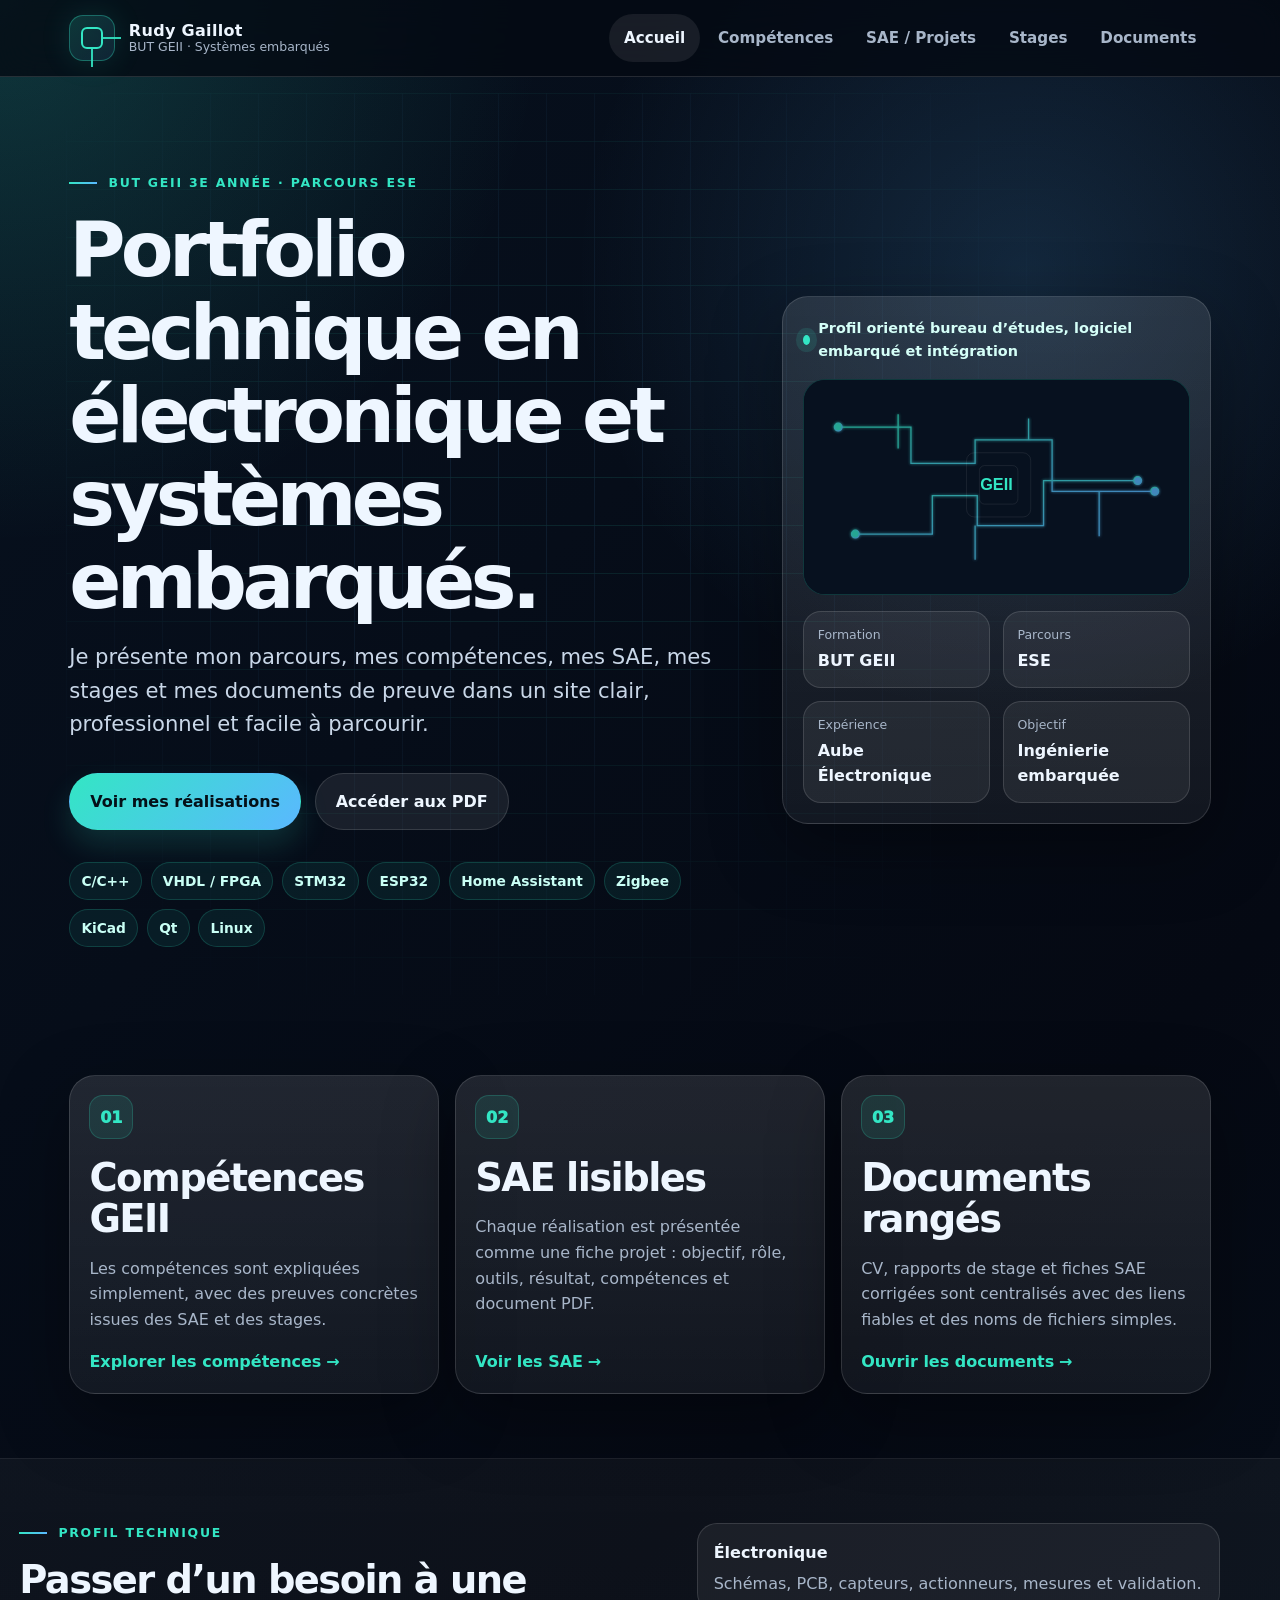
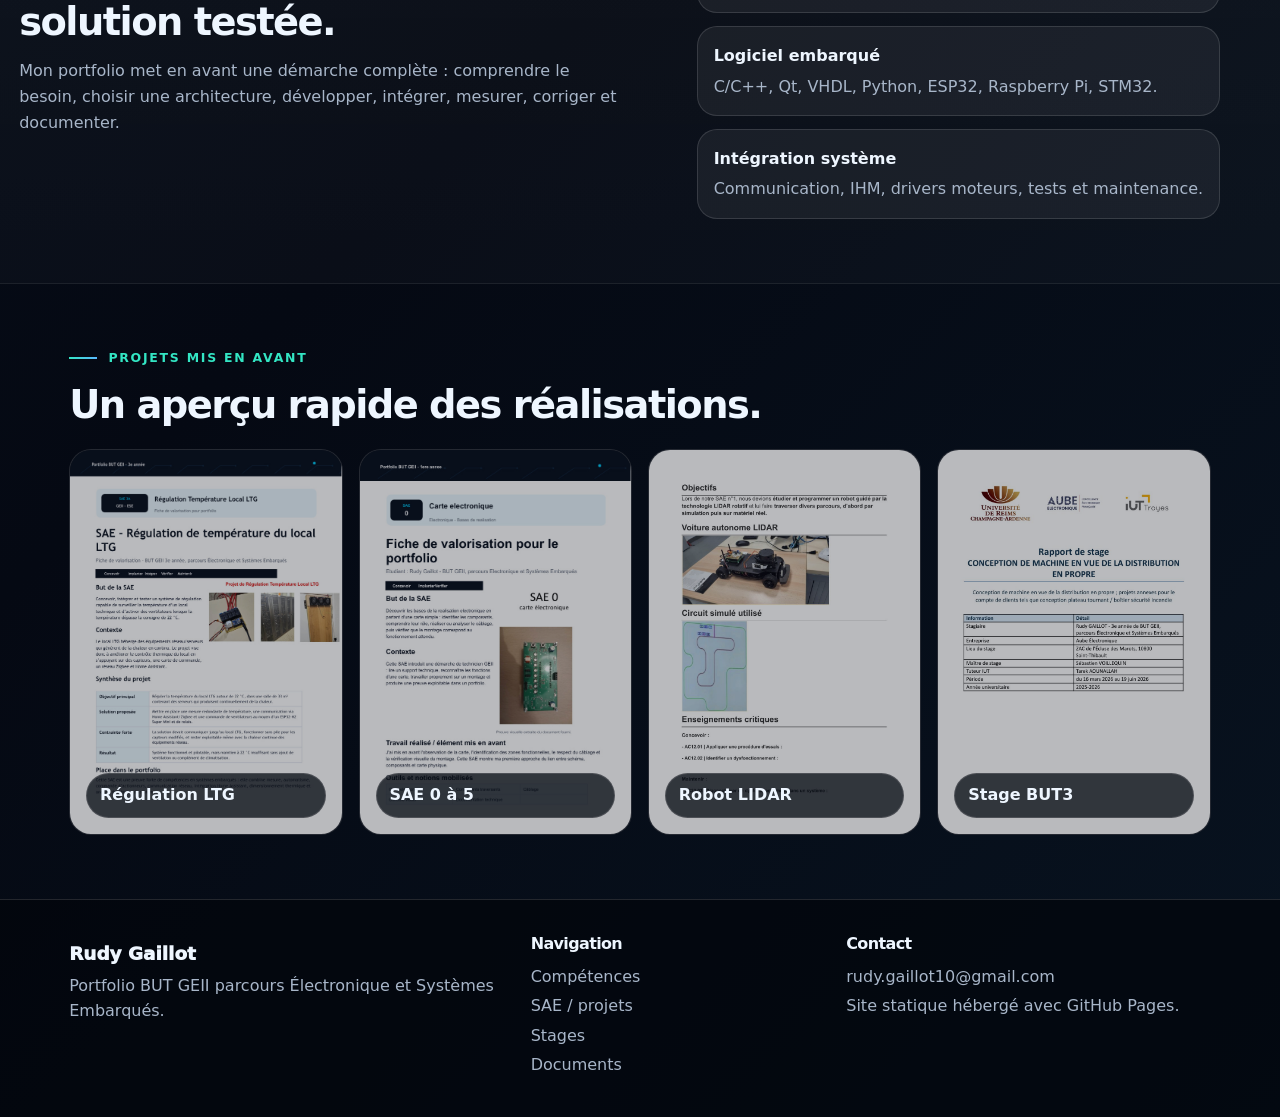
==== commit c239c735: "Add files via upload" ====
--- a/index.html
+++ b/index.html
@@ -3,36 +3,22 @@
 <head>
   <meta charset="UTF-8">
   <meta name="viewport" content="width=device-width, initial-scale=1.0">
-  <meta name="description" content="Portfolio de Rudy Gaillot, étudiant en BUT GEII parcours Électronique et Systèmes Embarqués.">
-  <title>Rudy Gaillot | Portfolio BUT GEII</title>
-
   <link rel="preconnect" href="https://fonts.googleapis.com">
   <link rel="preconnect" href="https://fonts.gstatic.com" crossorigin>
   <link href="https://fonts.googleapis.com/css2?family=Inter:wght@400;500;650;800;900&display=swap" rel="stylesheet">
-
   <link rel="stylesheet" href="style.css">
+  <meta name="description" content="Portfolio de Rudy Gaillot, étudiant en BUT GEII parcours Électronique et Systèmes Embarqués.">
+  <title>Rudy Gaillot | Portfolio BUT GEII</title>
 </head>
-
 <body data-page="home">
   <a class="skip-link" href="#contenu">Aller au contenu</a>
-
   <header class="site-header">
     <nav class="navbar" aria-label="Navigation principale">
       <a class="brand" href="index.html" aria-label="Accueil du portfolio de Rudy Gaillot">
         <span class="brand-symbol" aria-hidden="true"><span></span></span>
-        <span class="brand-text">
-          <strong>Rudy Gaillot</strong>
-          <small>BUT GEII · Systèmes embarqués</small>
-        </span>
+        <span class="brand-text"><strong>Rudy Gaillot</strong><small>BUT GEII · Systèmes embarqués</small></span>
       </a>
-
-      <button class="nav-toggle" type="button" aria-expanded="false" aria-controls="menu" aria-label="Ouvrir le menu">
-        <span></span>
-        <span></span>
-        <span></span>
-        <em>Menu</em>
-      </button>
-
+      <button class="nav-toggle" type="button" aria-expanded="false" aria-controls="menu" aria-label="Ouvrir le menu"><span></span><span></span><span></span><em>Menu</em></button>
       <div class="nav-links" id="menu">
         <a href="index.html" aria-current="page">Accueil</a>
         <a href="competences.html">Compétences</a>
@@ -42,156 +28,63 @@
       </div>
     </nav>
   </header>
-
   <main id="contenu">
     <section class="hero circuit-bg">
       <div class="hero-content reveal">
         <p class="eyebrow"><span></span>BUT GEII 3e année · Parcours ESE</p>
-
         <h1>Portfolio technique en électronique et systèmes embarqués.</h1>
-
-        <p class="lead">
-          Je présente mon parcours, mes compétences, mes SAE, mes stages et mes documents de preuve
-          dans un site clair, professionnel et facile à parcourir.
-        </p>
-
+        <p class="lead">Je présente mon parcours, mes compétences, mes SAE, mes stages et mes documents de preuve dans un site clair, professionnel et facile à parcourir.</p>
         <div class="hero-actions">
           <a class="btn btn-primary" href="sae.html">Voir mes réalisations</a>
           <a class="btn btn-secondary" href="documents.html">Accéder aux PDF</a>
         </div>
-
         <div class="trust-row" aria-label="Mots clés du profil">
-          <span>C/C++</span>
-          <span>VHDL / FPGA</span>
-          <span>STM32</span>
-          <span>Raspberry Pi</span>
-          <span>KiCad</span>
-          <span>Qt</span>
-          <span>Linux</span>
+          <span>C/C++</span><span>VHDL / FPGA</span><span>STM32</span><span>ESP32</span><span>Home Assistant</span><span>Zigbee</span><span>KiCad</span><span>Qt</span><span>Linux</span>
         </div>
       </div>
-
       <aside class="hero-panel reveal" aria-label="Résumé rapide">
-        <div class="status-dot">
-          Profil orienté bureau d’études, logiciel embarqué et intégration
-        </div>
-
+        <div class="status-dot">Profil orienté bureau d’études, logiciel embarqué et intégration</div>
         <img class="hero-illustration" src="circuit.svg" alt="Illustration abstraite d’un circuit électronique">
-
         <dl class="metrics">
-          <div>
-            <dt>Formation</dt>
-            <dd>BUT GEII</dd>
-          </div>
-          <div>
-            <dt>Parcours</dt>
-            <dd>ESE</dd>
-          </div>
-          <div>
-            <dt>Expérience</dt>
-            <dd>Aube Électronique</dd>
-          </div>
-          <div>
-            <dt>Objectif</dt>
-            <dd>Ingénierie embarquée</dd>
-          </div>
+          <div><dt>Formation</dt><dd>BUT GEII</dd></div>
+          <div><dt>Parcours</dt><dd>ESE</dd></div>
+          <div><dt>Expérience</dt><dd>Aube Électronique</dd></div>
+          <div><dt>Objectif</dt><dd>Ingénierie embarquée</dd></div>
         </dl>
       </aside>
     </section>
 
     <section class="section intro-grid">
-      <article class="glass-card reveal">
-        <span class="card-index">01</span>
-        <h2>Compétences GEII</h2>
-        <p>
-          Les compétences sont expliquées simplement, avec des preuves concrètes issues des SAE et des stages.
-        </p>
-        <a class="text-link" href="competences.html">Explorer les compétences</a>
-      </article>
-
-      <article class="glass-card reveal">
-        <span class="card-index">02</span>
-        <h2>SAE lisibles</h2>
-        <p>
-          Chaque réalisation est présentée comme une fiche projet : objectif, rôle, outils, résultat,
-          compétences et document PDF.
-        </p>
-        <a class="text-link" href="sae.html">Voir les SAE</a>
-      </article>
-
-      <article class="glass-card reveal">
-        <span class="card-index">03</span>
-        <h2>Documents rangés</h2>
-        <p>
-          CV français, CV anglais, rapports de stage, fiche compétences et dossiers SAE sont centralisés.
-        </p>
-        <a class="text-link" href="documents.html">Ouvrir les documents</a>
-      </article>
+      <article class="glass-card reveal"><span class="card-index">01</span><h2>Compétences GEII</h2><p>Les compétences sont expliquées simplement, avec des preuves concrètes issues des SAE et des stages.</p><a class="text-link" href="competences.html">Explorer les compétences</a></article>
+      <article class="glass-card reveal"><span class="card-index">02</span><h2>SAE lisibles</h2><p>Chaque réalisation est présentée comme une fiche projet : objectif, rôle, outils, résultat, compétences et document PDF.</p><a class="text-link" href="sae.html">Voir les SAE</a></article>
+      <article class="glass-card reveal"><span class="card-index">03</span><h2>Documents rangés</h2><p>CV, rapports de stage et fiches SAE corrigées sont centralisés avec des liens fiables et des noms de fichiers simples.</p><a class="text-link" href="documents.html">Ouvrir les documents</a></article>
     </section>
 
     <section class="section split-section surface">
-      <div class="section-heading reveal">
-        <p class="eyebrow"><span></span>Profil technique</p>
-        <h2>Passer d’un besoin à une solution testée.</h2>
-        <p>
-          Mon portfolio met en avant une démarche complète : comprendre le besoin, choisir une architecture,
-          développer, intégrer, mesurer, corriger et documenter.
-        </p>
-      </div>
-
+      <div class="section-heading reveal"><p class="eyebrow"><span></span>Profil technique</p><h2>Passer d’un besoin à une solution testée.</h2><p>Mon portfolio met en avant une démarche complète : comprendre le besoin, choisir une architecture, développer, intégrer, mesurer, corriger et documenter.</p></div>
       <div class="feature-list reveal">
-        <div>
-          <strong>Électronique</strong>
-          <span>Schémas, PCB, capteurs, actionneurs, mesures et validation.</span>
-        </div>
-        <div>
-          <strong>Logiciel embarqué</strong>
-          <span>C/C++, Qt, VHDL, Python, ESP32, Raspberry Pi, STM32.</span>
-        </div>
-        <div>
-          <strong>Intégration système</strong>
-          <span>Communication, IHM, drivers moteurs, tests et maintenance.</span>
-        </div>
+        <div><strong>Électronique</strong><span>Schémas, PCB, capteurs, actionneurs, mesures et validation.</span></div>
+        <div><strong>Logiciel embarqué</strong><span>C/C++, Qt, VHDL, Python, ESP32, Raspberry Pi, STM32.</span></div>
+        <div><strong>Intégration système</strong><span>Communication, IHM, drivers moteurs, tests et maintenance.</span></div>
       </div>
     </section>
 
     <section class="section">
-      <div class="section-heading reveal">
-        <p class="eyebrow"><span></span>Projets mis en avant</p>
-        <h2>Un aperçu rapide des réalisations.</h2>
-      </div>
-
+      <div class="section-heading reveal"><p class="eyebrow"><span></span>Projets mis en avant</p><h2>Un aperçu rapide des réalisations.</h2></div>
       <div class="project-strip">
-        <a class="project-tile reveal" href="sae.html#lidar">
-          <img src="sae-voiture-lidar.jpg" alt="Aperçu de la SAE voiture autonome LIDAR">
-          <span>Robot LIDAR</span>
-        </a>
-
-        <a class="project-tile reveal" href="sae.html#robot-obstacle">
-          <img src="sae-robot-obstacles.jpg" alt="Aperçu de la SAE robot éviteur d’obstacles">
-          <span>Robot éviteur</span>
-        </a>
-
-        <a class="project-tile reveal" href="sae.html#moteur-fpga">
-          <img src="sae-moteur-fpga.jpg" alt="Aperçu de la SAE moteur synchrone FPGA">
-          <span>Moteur & FPGA</span>
-        </a>
-
-        <a class="project-tile reveal" href="stages.html#stage-but3">
-          <img src="rapport-stage-but3.jpg" alt="Aperçu du rapport de stage BUT3">
-          <span>Stage BUT3</span>
-        </a>
+        <a class="project-tile reveal" href="sae.html#regulation-ltg"><img src="sae-regulation-temperature-ltg.jpg" alt="Aperçu de la SAE régulation température local LTG"><span>Régulation LTG</span></a>
+        <a class="project-tile reveal" href="sae.html#sae-premiere-annee"><img src="sae-0-carte-electronique.jpg" alt="Aperçu des SAE de première année"><span>SAE 0 à 5</span></a>
+        <a class="project-tile reveal" href="sae.html#lidar"><img src="sae-voiture-lidar.jpg" alt="Aperçu de la SAE voiture autonome LIDAR"><span>Robot LIDAR</span></a>
+        <a class="project-tile reveal" href="stages.html#stage-but3"><img src="rapport-stage-but3.jpg" alt="Aperçu du rapport de stage BUT3"><span>Stage BUT3</span></a>
       </div>
     </section>
   </main>
-
   <footer class="footer">
     <div class="footer-grid">
       <div>
         <a class="footer-brand" href="index.html">Rudy Gaillot</a>
         <p>Portfolio BUT GEII parcours Électronique et Systèmes Embarqués.</p>
       </div>
-
       <div>
         <h2>Navigation</h2>
         <a href="competences.html">Compétences</a>
@@ -199,7 +92,6 @@
         <a href="stages.html">Stages</a>
         <a href="documents.html">Documents</a>
       </div>
-
       <div>
         <h2>Contact</h2>
         <a href="mailto:rudy.gaillot10@gmail.com">rudy.gaillot10@gmail.com</a>
@@ -207,7 +99,6 @@
       </div>
     </div>
   </footer>
-
   <script src="main.js"></script>
 </body>
 </html>
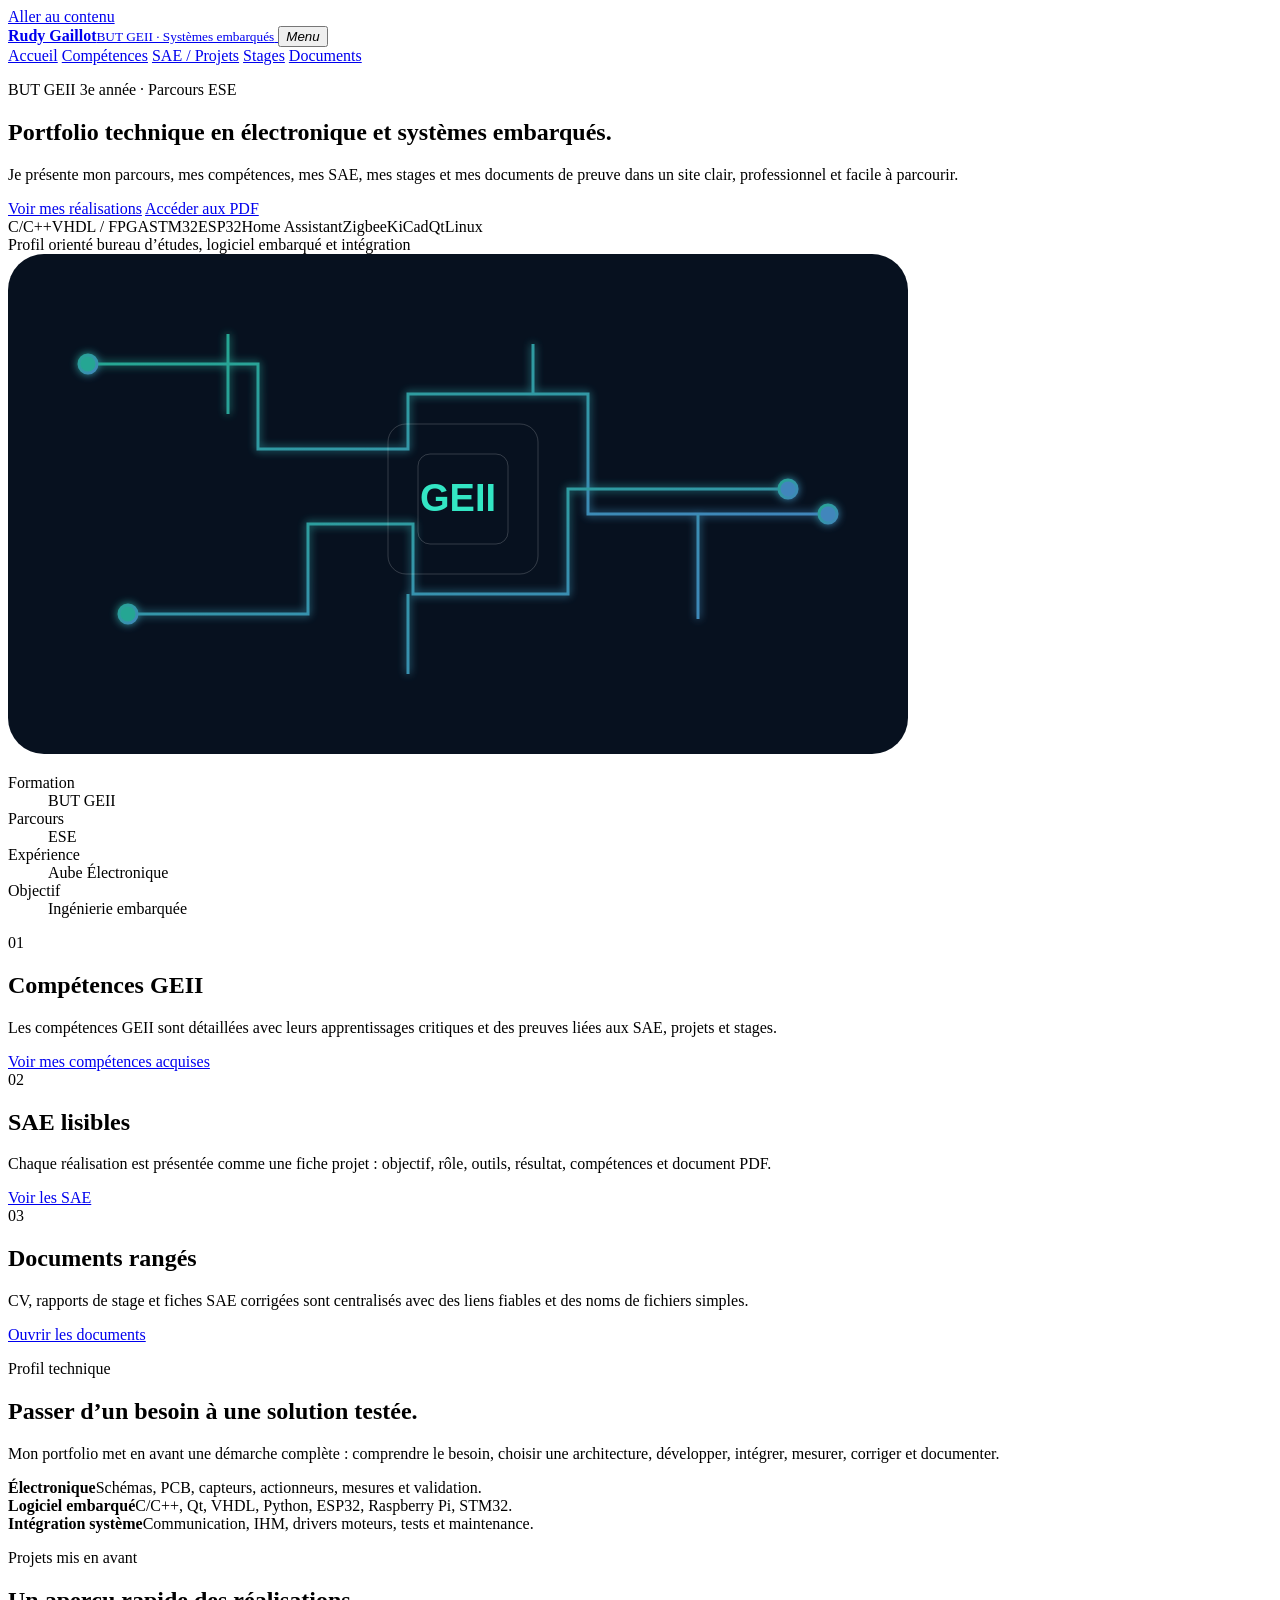
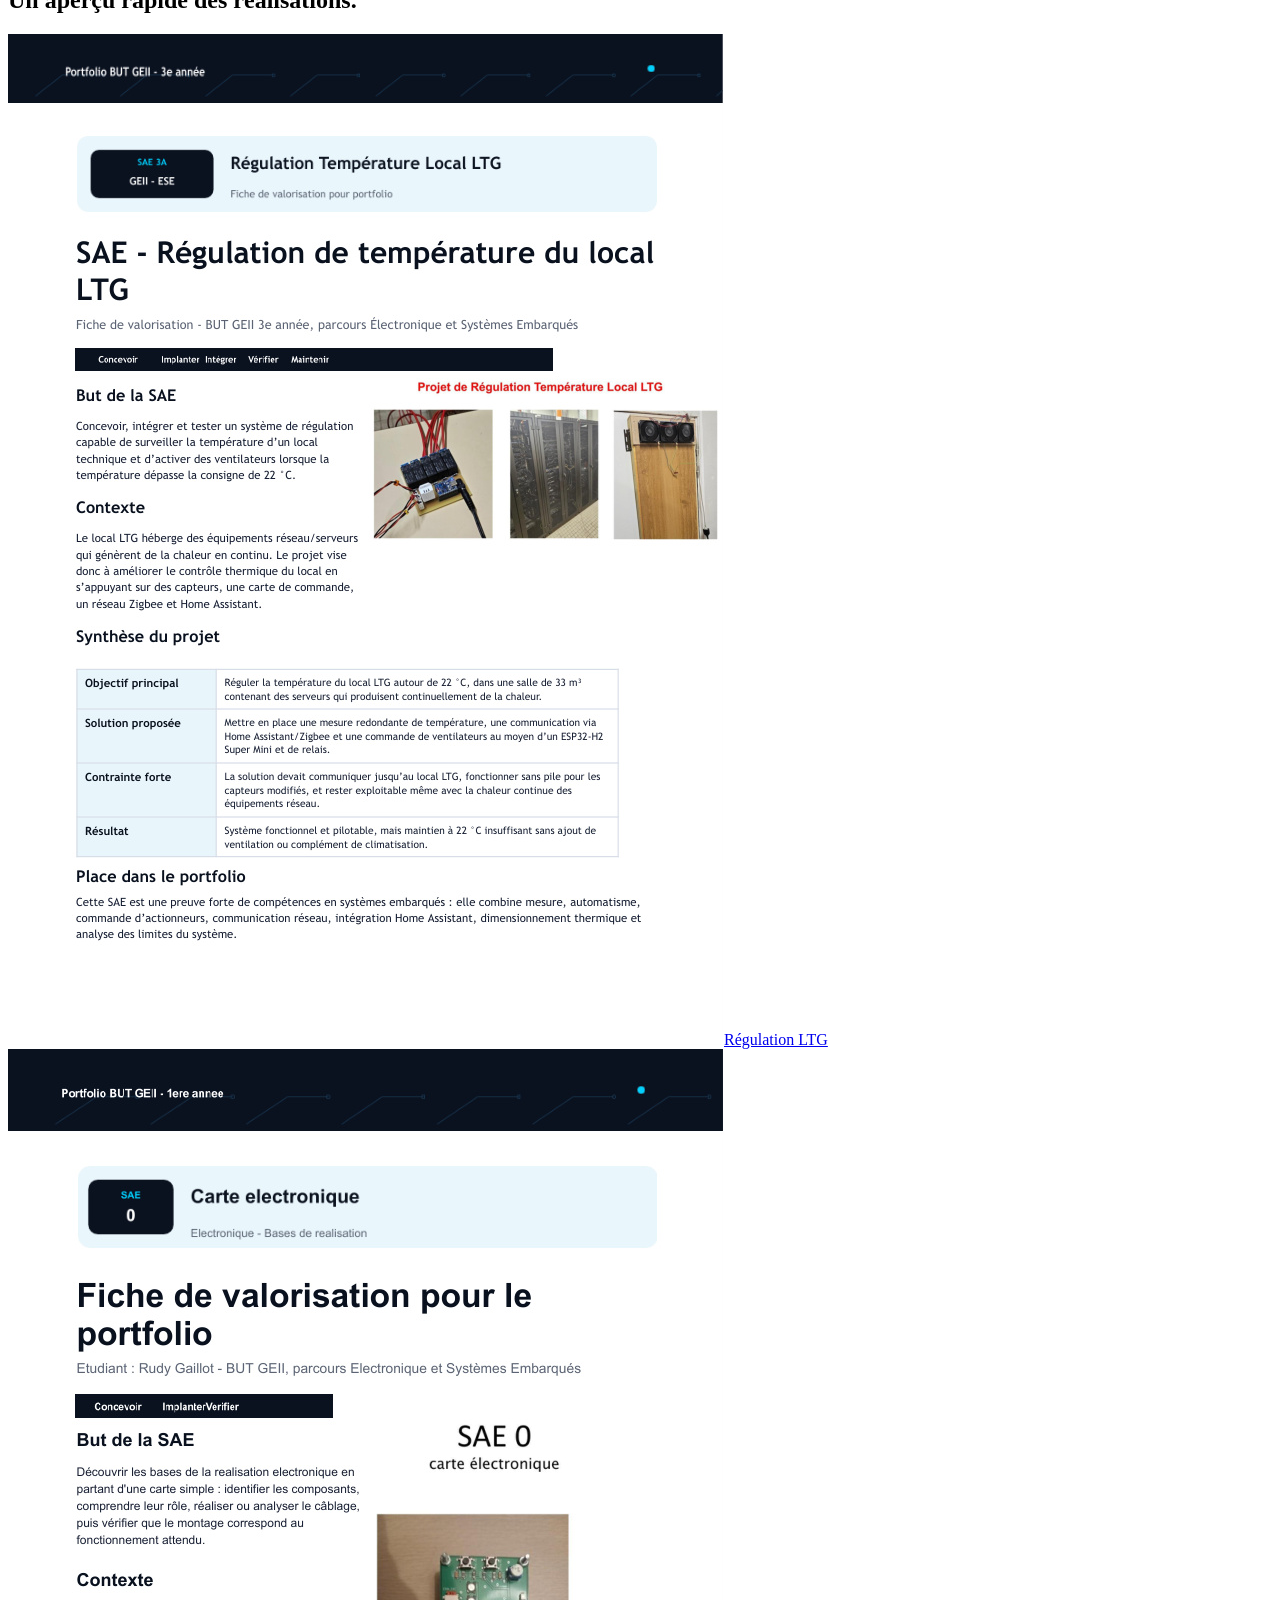
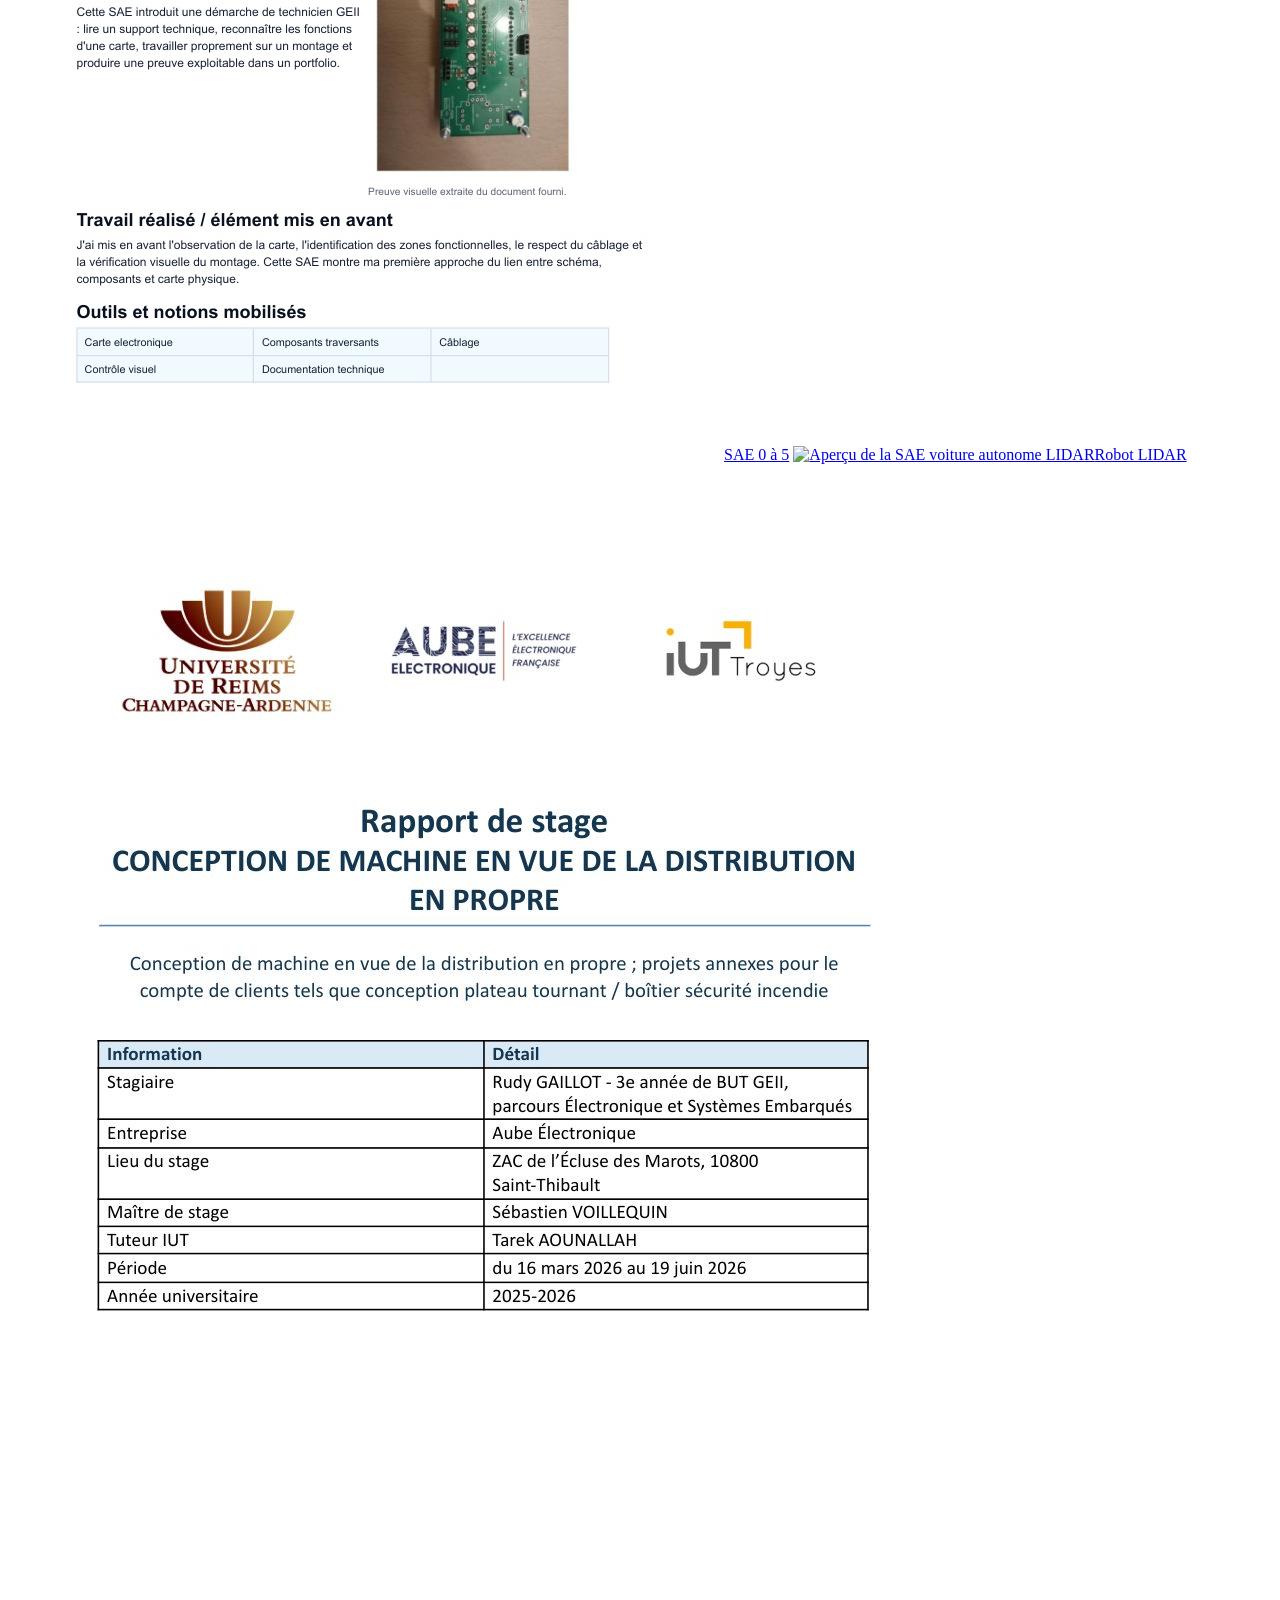
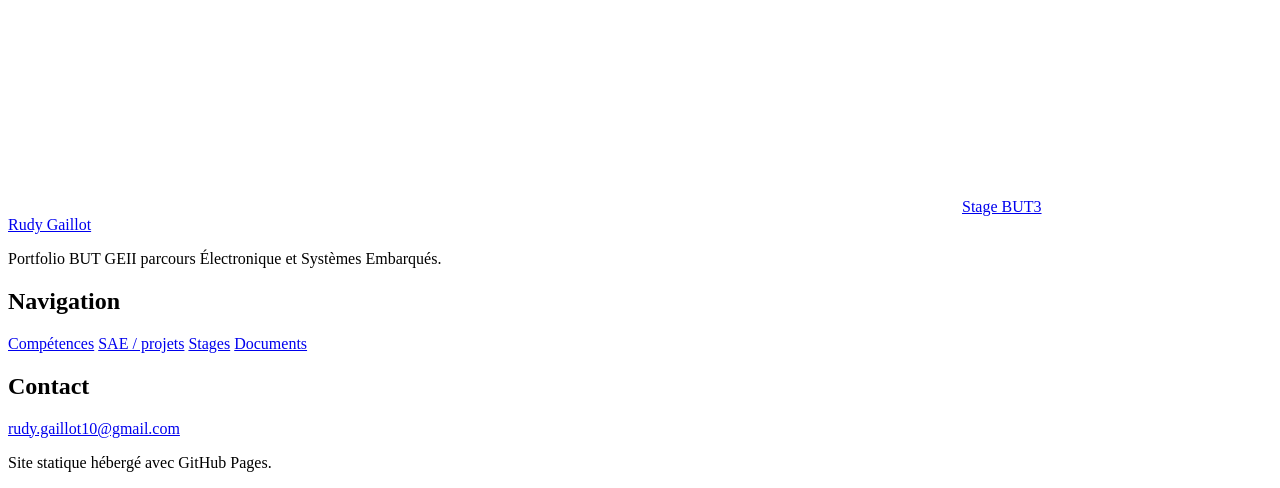
==== commit a55c7f54: "Add files via upload" ====
--- a/index.html
+++ b/index.html
@@ -55,7 +55,7 @@
     </section>
 
     <section class="section intro-grid">
-      <article class="glass-card reveal"><span class="card-index">01</span><h2>Compétences GEII</h2><p>Les compétences sont expliquées simplement, avec des preuves concrètes issues des SAE et des stages.</p><a class="text-link" href="competences.html">Explorer les compétences</a></article>
+      <article class="glass-card reveal"><span class="card-index">01</span><h2>Compétences GEII</h2><p>Les compétences GEII sont détaillées avec leurs apprentissages critiques et des preuves liées aux SAE, projets et stages.</p><a class="text-link" href="competences.html">Voir mes compétences acquises</a></article>
       <article class="glass-card reveal"><span class="card-index">02</span><h2>SAE lisibles</h2><p>Chaque réalisation est présentée comme une fiche projet : objectif, rôle, outils, résultat, compétences et document PDF.</p><a class="text-link" href="sae.html">Voir les SAE</a></article>
       <article class="glass-card reveal"><span class="card-index">03</span><h2>Documents rangés</h2><p>CV, rapports de stage et fiches SAE corrigées sont centralisés avec des liens fiables et des noms de fichiers simples.</p><a class="text-link" href="documents.html">Ouvrir les documents</a></article>
     </section>
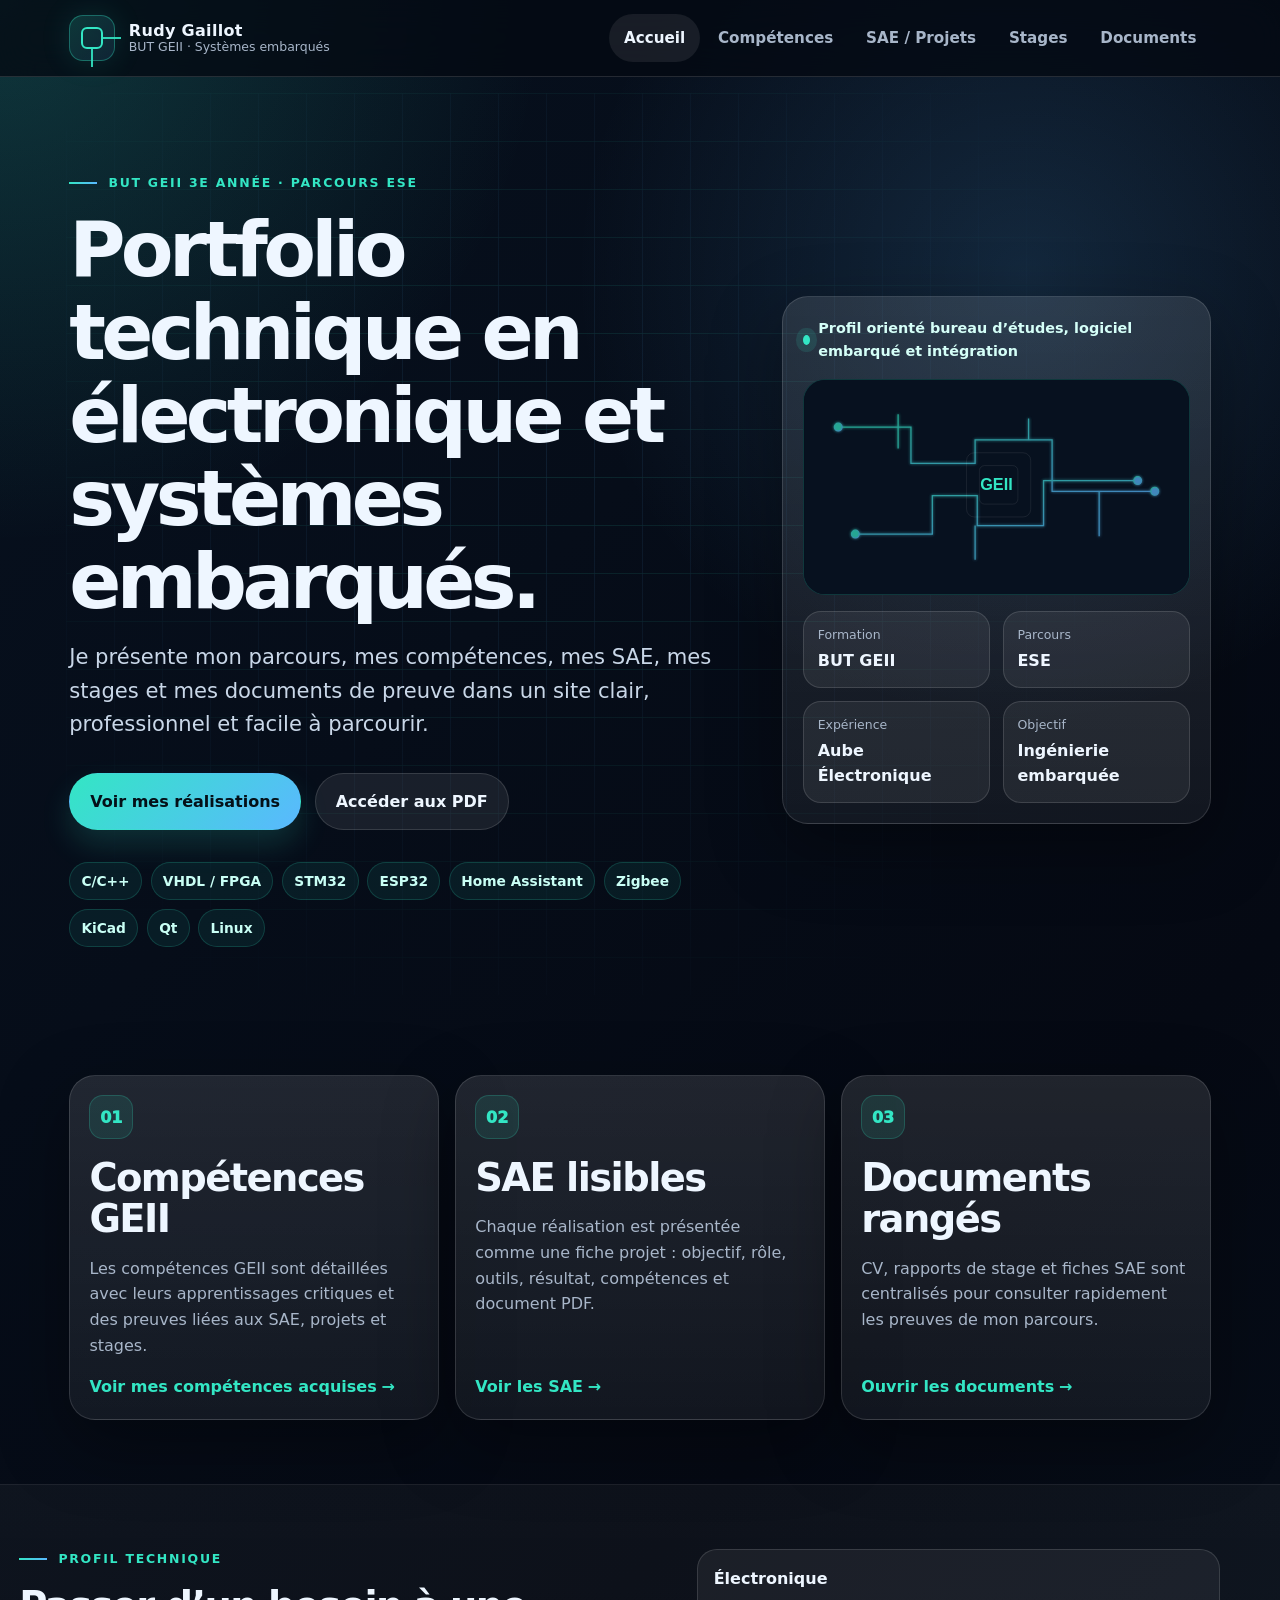
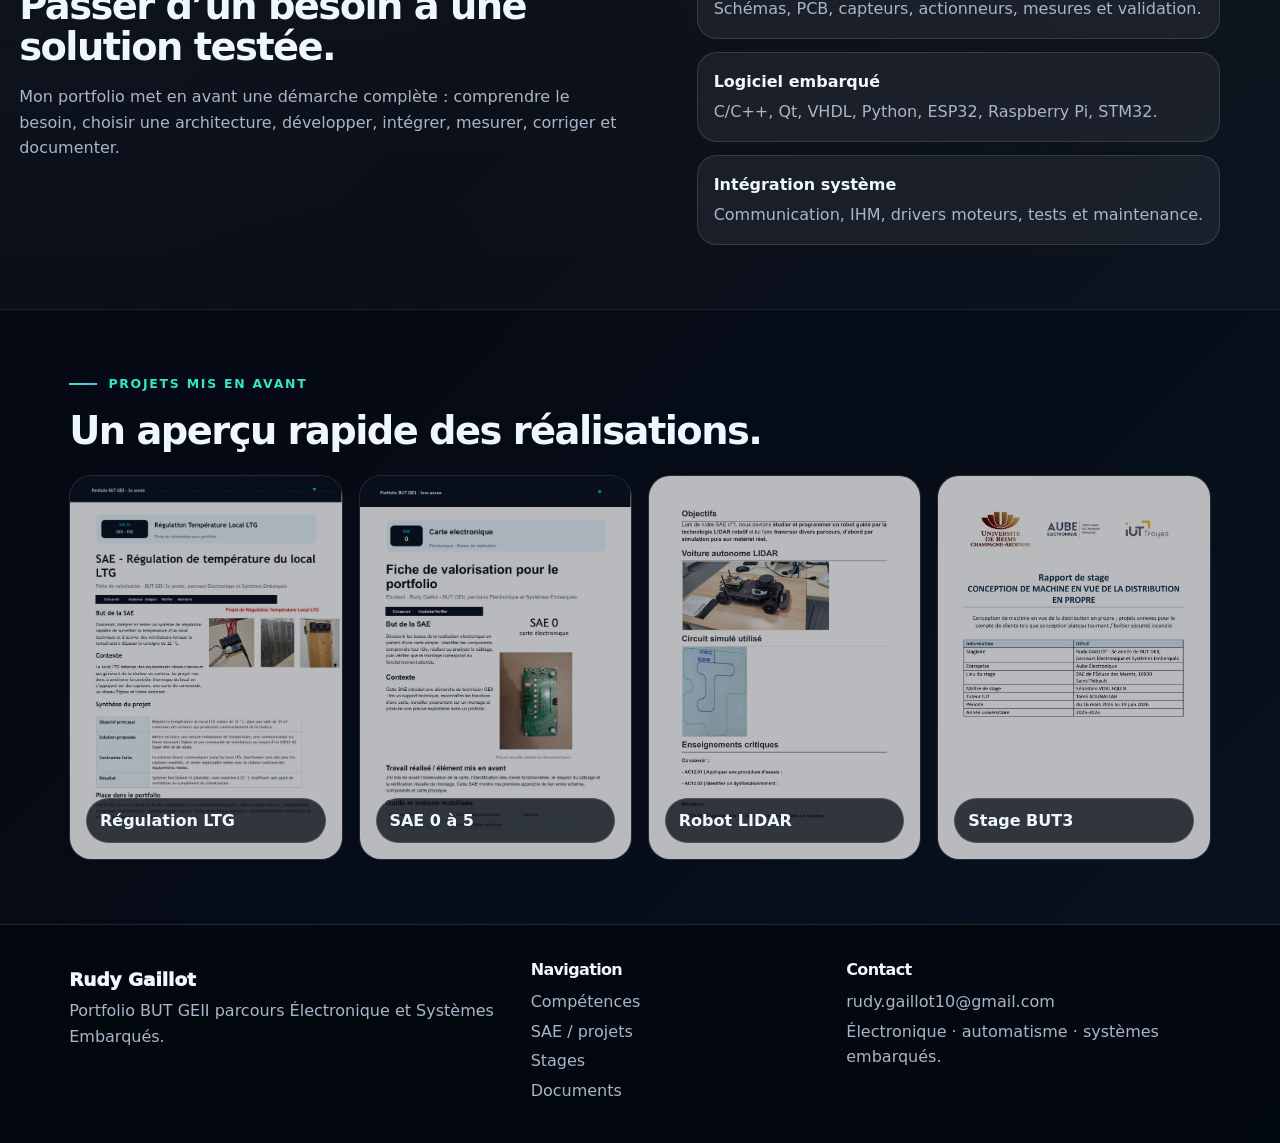
==== commit 008fe904: "Add files via upload" ====
--- a/index.html
+++ b/index.html
@@ -57,7 +57,7 @@
     <section class="section intro-grid">
       <article class="glass-card reveal"><span class="card-index">01</span><h2>Compétences GEII</h2><p>Les compétences GEII sont détaillées avec leurs apprentissages critiques et des preuves liées aux SAE, projets et stages.</p><a class="text-link" href="competences.html">Voir mes compétences acquises</a></article>
       <article class="glass-card reveal"><span class="card-index">02</span><h2>SAE lisibles</h2><p>Chaque réalisation est présentée comme une fiche projet : objectif, rôle, outils, résultat, compétences et document PDF.</p><a class="text-link" href="sae.html">Voir les SAE</a></article>
-      <article class="glass-card reveal"><span class="card-index">03</span><h2>Documents rangés</h2><p>CV, rapports de stage et fiches SAE corrigées sont centralisés avec des liens fiables et des noms de fichiers simples.</p><a class="text-link" href="documents.html">Ouvrir les documents</a></article>
+      <article class="glass-card reveal"><span class="card-index">03</span><h2>Documents rangés</h2><p>CV, rapports de stage et fiches SAE sont centralisés pour consulter rapidement les preuves de mon parcours.</p><a class="text-link" href="documents.html">Ouvrir les documents</a></article>
     </section>
 
     <section class="section split-section surface">
@@ -95,7 +95,7 @@
       <div>
         <h2>Contact</h2>
         <a href="mailto:rudy.gaillot10@gmail.com">rudy.gaillot10@gmail.com</a>
-        <p class="muted">Site statique hébergé avec GitHub Pages.</p>
+        <p class="muted">Électronique · automatisme · systèmes embarqués.</p>
       </div>
     </div>
   </footer>
--- a/style.css
+++ b/style.css
@@ -0,0 +1,10 @@
+:root{
+  --bg:#07111f;--bg2:#0b1728;--surface:rgba(255,255,255,.07);--surface2:rgba(255,255,255,.12);--text:#eef6ff;--muted:#a8b6c9;--line:rgba(255,255,255,.13);--primary:#33e6c4;--primary2:#5ab8ff;--warning:#ffd166;--shadow:0 24px 70px rgba(0,0,0,.35);--radius:26px;--max:1180px
+}
+*{box-sizing:border-box}html{scroll-behavior:smooth}body{margin:0;font-family:Inter,ui-sans-serif,system-ui,-apple-system,BlinkMacSystemFont,"Segoe UI",Arial,sans-serif;color:var(--text);background:radial-gradient(circle at top left,rgba(51,230,196,.18),transparent 34rem),radial-gradient(circle at 80% 10%,rgba(90,184,255,.16),transparent 28rem),linear-gradient(135deg,var(--bg),#050913 55%,#081320);min-height:100vh;line-height:1.6}a{color:inherit;text-decoration:none}img{max-width:100%;display:block}code{color:var(--primary);background:rgba(255,255,255,.08);padding:.12rem .35rem;border-radius:.45rem}.skip-link{position:absolute;left:-999px;top:1rem;padding:.8rem 1rem;background:#fff;color:#000;border-radius:10px;z-index:999}.skip-link:focus{left:1rem}.site-header{position:sticky;top:0;z-index:100;backdrop-filter:blur(18px);background:rgba(5,10,18,.78);border-bottom:1px solid var(--line)}.navbar{max-width:var(--max);margin:0 auto;padding:.9rem 1.2rem;display:flex;align-items:center;justify-content:space-between;gap:1rem}.brand{display:flex;align-items:center;gap:.85rem;min-width:max-content}.brand-symbol{width:46px;height:46px;border:1px solid rgba(51,230,196,.35);border-radius:14px;display:grid;place-items:center;background:linear-gradient(135deg,rgba(51,230,196,.18),rgba(90,184,255,.12));box-shadow:0 0 30px rgba(51,230,196,.13)}.brand-symbol span{width:22px;height:22px;border:2px solid var(--primary);border-radius:6px;position:relative}.brand-symbol span:before,.brand-symbol span:after{content:"";position:absolute;background:var(--primary);opacity:.9}.brand-symbol span:before{width:18px;height:2px;left:20px;top:8px}.brand-symbol span:after{width:2px;height:18px;left:8px;top:20px}.brand-text{display:flex;flex-direction:column;line-height:1.15}.brand-text strong{letter-spacing:.02em}.brand-text small{color:var(--muted);font-size:.78rem}.nav-links{display:flex;align-items:center;gap:.25rem}.nav-links a{padding:.72rem .9rem;border-radius:999px;color:var(--muted);font-weight:650;font-size:.95rem}.nav-links a:hover,.nav-links a[aria-current="page"]{color:var(--text);background:rgba(255,255,255,.08)}.nav-toggle{display:none;background:rgba(255,255,255,.08);color:var(--text);border:1px solid var(--line);border-radius:14px;padding:.65rem .75rem;align-items:center;gap:.5rem;cursor:pointer}.nav-toggle span{display:block;width:18px;height:2px;background:var(--text);margin:3px 0;border-radius:2px}.nav-toggle em{font-style:normal;font-weight:700}.hero,.page-hero{max-width:var(--max);margin:0 auto;padding:6rem 1.2rem 4rem;position:relative}.hero{display:grid;grid-template-columns:1.35fr .85fr;align-items:center;gap:2rem;min-height:670px}.page-hero.small{min-height:auto;padding-top:4.5rem;padding-bottom:2.5rem}.circuit-bg:before{content:"";position:absolute;inset:1rem;border-radius:38px;pointer-events:none;opacity:.18;background-image:linear-gradient(rgba(51,230,196,.7) 1px,transparent 1px),linear-gradient(90deg,rgba(90,184,255,.55) 1px,transparent 1px);background-size:48px 48px;mask-image:radial-gradient(circle at 40% 40%,black,transparent 72%)}.hero-content,.page-hero-content,.hero-panel{position:relative;z-index:1}.eyebrow{display:flex;align-items:center;gap:.7rem;color:var(--primary);text-transform:uppercase;letter-spacing:.14em;font-size:.78rem;font-weight:850;margin:0 0 1rem}.eyebrow span{width:28px;height:2px;background:linear-gradient(90deg,var(--primary),var(--primary2))}h1,h2,h3{line-height:1.08;margin:0 0 1rem}h1{font-size:clamp(2.55rem,6vw,5.5rem);letter-spacing:-.06em}h2{font-size:clamp(1.55rem,3vw,2.85rem);letter-spacing:-.04em}h3{font-size:1.18rem}p{color:var(--muted);margin:0 0 1rem}.lead{font-size:clamp(1.08rem,2vw,1.32rem);max-width:760px;color:#c9d7e8}.hero-actions{display:flex;flex-wrap:wrap;gap:.85rem;margin:2rem 0}.btn{display:inline-flex;align-items:center;justify-content:center;gap:.5rem;border-radius:999px;padding:.9rem 1.25rem;font-weight:850;border:1px solid transparent;transition:.2s ease;cursor:pointer}.btn:hover{transform:translateY(-2px)}.btn-primary{color:#041018;background:linear-gradient(135deg,var(--primary),var(--primary2));box-shadow:0 15px 30px rgba(51,230,196,.16)}.btn-secondary{color:var(--text);background:rgba(255,255,255,.08);border-color:var(--line)}.text-link{display:inline-flex;color:var(--primary);font-weight:850;align-items:center;gap:.3rem}.text-link:after{content:"→";transition:.2s ease}.text-link:hover:after{transform:translateX(4px)}.trust-row{display:flex;flex-wrap:wrap;gap:.55rem}.trust-row span,.tags span,.tool-cloud span,.skill-badges span{border:1px solid rgba(51,230,196,.18);background:rgba(51,230,196,.075);color:#c9fff5;padding:.45rem .7rem;border-radius:999px;font-size:.86rem;font-weight:750}.hero-panel,.glass-card,.competency-card,.project-card,.mini-card,.stage-feature,.doc-card,.notice-card{background:linear-gradient(180deg,rgba(255,255,255,.11),rgba(255,255,255,.055));border:1px solid var(--line);border-radius:var(--radius);box-shadow:var(--shadow)}.hero-panel{padding:1.25rem}.status-dot{display:flex;gap:.5rem;align-items:center;color:#d5fff8;font-weight:800;font-size:.9rem;margin-bottom:1rem}.status-dot:before{content:"";width:10px;height:10px;border-radius:50%;background:var(--primary);box-shadow:0 0 0 7px rgba(51,230,196,.12)}.hero-illustration{border-radius:22px;border:1px solid rgba(51,230,196,.18);background:#07111f}.metrics{display:grid;grid-template-columns:1fr 1fr;gap:.8rem;margin:1rem 0 0}.metrics div{background:rgba(255,255,255,.065);border:1px solid var(--line);border-radius:18px;padding:.85rem}.metrics dt{color:var(--muted);font-size:.78rem;margin-bottom:.15rem}.metrics dd{margin:0;font-weight:900;color:var(--text)}.section{max-width:var(--max);margin:0 auto;padding:4rem 1.2rem}.no-bottom{padding-bottom:0}.section-heading{max-width:760px;margin-bottom:1.5rem}.intro-grid{display:grid;grid-template-columns:repeat(3,1fr);gap:1rem}.glass-card{padding:1.2rem;min-height:260px;display:flex;flex-direction:column;align-items:flex-start}.card-index{width:44px;height:44px;display:grid;place-items:center;border-radius:14px;background:rgba(51,230,196,.1);color:var(--primary);font-weight:950;border:1px solid rgba(51,230,196,.2);margin-bottom:1.1rem}.glass-card .text-link{margin-top:auto}.surface{background:linear-gradient(180deg,rgba(255,255,255,.035),rgba(255,255,255,.02));border-top:1px solid rgba(255,255,255,.08);border-bottom:1px solid rgba(255,255,255,.06);max-width:none}.surface>*{max-width:var(--max);margin-left:auto;margin-right:auto}.split-section{display:grid;grid-template-columns:1fr 1fr;gap:2rem;align-items:start}.feature-list{display:grid;gap:.8rem}.feature-list div{padding:1rem;border:1px solid var(--line);border-radius:20px;background:rgba(255,255,255,.06)}.feature-list strong{display:block;margin-bottom:.3rem}.feature-list span{color:var(--muted)}.project-strip{display:grid;grid-template-columns:repeat(4,1fr);gap:1rem}.project-tile{position:relative;overflow:hidden;border-radius:22px;min-height:220px;border:1px solid var(--line);background:#050913}.project-tile img{width:100%;height:100%;object-fit:cover;opacity:.72;transition:.25s}.project-tile:hover img{transform:scale(1.04);opacity:.9}.project-tile span{position:absolute;left:1rem;right:1rem;bottom:1rem;font-weight:900;background:rgba(5,10,18,.75);border:1px solid var(--line);border-radius:999px;padding:.55rem .8rem}.competency-grid{display:grid;grid-template-columns:repeat(2,1fr);gap:1rem}.competency-card{padding:1.2rem}.competency-card:nth-child(5){grid-column:1/-1}.competency-top{display:flex;align-items:center;gap:.8rem;margin-bottom:.9rem}.competency-top span{width:44px;height:44px;display:grid;place-items:center;border-radius:14px;background:rgba(51,230,196,.1);color:var(--primary);font-weight:950;border:1px solid rgba(51,230,196,.2)}.evidence{border-left:3px solid var(--primary);padding-left:.9rem;margin:1rem 0}.evidence small{display:block;color:var(--primary);font-weight:850;text-transform:uppercase;letter-spacing:.08em}.tags,.tool-cloud,.skill-badges{display:flex;flex-wrap:wrap;gap:.5rem;margin:1rem 0}.tool-cloud{align-content:flex-start}.timeline{position:relative;display:grid;gap:1rem}.timeline:before{content:"";position:absolute;left:20px;top:12px;bottom:12px;width:2px;background:linear-gradient(var(--primary),transparent);opacity:.5}.timeline div{position:relative;padding:1.15rem 1.15rem 1.15rem 4rem;background:rgba(255,255,255,.065);border:1px solid var(--line);border-radius:20px}.timeline div:before{content:"";position:absolute;left:12px;top:1.4rem;width:18px;height:18px;border-radius:50%;background:var(--primary);box-shadow:0 0 0 8px rgba(51,230,196,.12)}.timeline time{display:block;color:var(--primary);font-weight:900;margin-bottom:.35rem}.filter-bar{display:flex;flex-wrap:wrap;gap:.55rem}.filter-btn,.doc-filter{border:1px solid var(--line);background:rgba(255,255,255,.07);color:var(--muted);border-radius:999px;padding:.75rem 1rem;font-weight:850;cursor:pointer}.filter-btn.active,.doc-filter.active,.filter-btn:hover,.doc-filter:hover{color:#041018;background:linear-gradient(135deg,var(--primary),var(--primary2))}.project-grid{display:grid;gap:1.2rem}.project-card{display:grid;grid-template-columns:.78fr 1.22fr;overflow:hidden}.project-media{min-height:320px;background:#03070c}.project-media img{width:100%;height:100%;object-fit:cover;opacity:.87}.project-content{padding:1.35rem}.project-kicker,.doc-type{color:var(--primary);font-weight:900;text-transform:uppercase;letter-spacing:.1em;font-size:.75rem;margin:0 0 .6rem}.skill-badges span{background:rgba(90,184,255,.08);border-color:rgba(90,184,255,.23);color:#d8efff}.mini-grid{display:grid;grid-template-columns:repeat(3,1fr);gap:1rem}.mini-card{padding:1.1rem}.mini-card span{color:var(--primary);font-weight:950;font-size:.8rem;text-transform:uppercase;letter-spacing:.08em}.notice-card{padding:1.25rem;border-color:rgba(51,230,196,.23)}.notice-card strong{display:block;color:var(--primary);margin-bottom:.5rem}.stage-layout{display:grid;gap:1.2rem}.stage-feature{display:grid;grid-template-columns:.82fr 1.18fr;overflow:hidden}.stage-image{min-height:420px;background:#050913}.stage-image img{width:100%;height:100%;object-fit:cover;opacity:.88}.stage-feature>div:last-child{padding:1.5rem}.check-list{padding:0;margin:1rem 0 1.5rem;list-style:none;display:grid;gap:.55rem;color:var(--muted)}.check-list li{position:relative;padding-left:1.7rem}.check-list li:before{content:"✓";position:absolute;left:0;top:0;color:var(--primary);font-weight:950}.doc-grid{display:grid;grid-template-columns:repeat(2,1fr);gap:1.1rem}.doc-card{overflow:hidden;display:grid;grid-template-columns:.48fr .52fr}.doc-preview{background:#050913;min-height:280px}.doc-preview img{width:100%;height:100%;object-fit:cover;opacity:.85}.doc-body{padding:1.2rem;display:flex;flex-direction:column;align-items:flex-start}.doc-body .btn{margin-top:auto}.footer{border-top:1px solid var(--line);background:rgba(2,5,10,.7)}.footer-grid{max-width:var(--max);margin:0 auto;padding:2.2rem 1.2rem;display:grid;grid-template-columns:1.2fr .8fr 1fr;gap:1.5rem}.footer h2{font-size:1rem;margin-bottom:.7rem}.footer a{display:block;color:var(--muted);margin:.25rem 0}.footer a:hover{color:var(--primary)}.footer-brand{color:var(--text)!important;font-weight:950;font-size:1.15rem}.muted{color:var(--muted)}.reveal{opacity:0;transform:translateY(18px);transition:opacity .55s ease,transform .55s ease}.reveal.visible{opacity:1;transform:none}.is-hidden{display:none!important}
+@media(max-width:920px){.nav-toggle{display:flex}.nav-links{position:absolute;left:1rem;right:1rem;top:72px;flex-direction:column;align-items:stretch;background:rgba(5,10,18,.96);border:1px solid var(--line);border-radius:22px;padding:.7rem;display:none}.nav-links.open{display:flex}.nav-links a{border-radius:14px}.hero{grid-template-columns:1fr;padding-top:3.5rem;min-height:auto}h1{font-size:clamp(2.25rem,12vw,4rem)}.intro-grid,.project-strip,.mini-grid,.footer-grid{grid-template-columns:1fr}.split-section,.project-card,.stage-feature,.doc-card,.competency-grid{grid-template-columns:1fr}.competency-card:nth-child(5){grid-column:auto}.project-media,.stage-image,.doc-preview{min-height:240px}.doc-grid{grid-template-columns:1fr}}
+@media(max-width:560px){.navbar{padding:.75rem .85rem}.brand-text small{display:none}.hero,.page-hero,.section{padding-left:.9rem;padding-right:.9rem}.metrics{grid-template-columns:1fr}.hero-actions .btn{width:100%}}
+@media(prefers-reduced-motion:reduce){html{scroll-behavior:auto}.reveal{opacity:1;transform:none;transition:none}.btn:hover,.project-tile:hover img{transform:none}}
+
+
+.competence-full-grid{display:grid;gap:1.2rem}.competence-full-card{background:linear-gradient(180deg,rgba(255,255,255,.11),rgba(255,255,255,.055));border:1px solid var(--line);border-radius:var(--radius);box-shadow:var(--shadow);padding:1.35rem}.competence-header{display:flex;gap:1rem;align-items:flex-start;margin-bottom:1rem}.competence-header>span{width:54px;min-width:54px;height:54px;display:grid;place-items:center;border-radius:16px;background:linear-gradient(135deg,rgba(51,230,196,.18),rgba(90,184,255,.14));color:var(--primary);font-weight:950;border:1px solid rgba(51,230,196,.25)}.competence-header h2{margin-bottom:.25rem}.competence-full-card h3{font-size:1.02rem;margin-top:1.1rem;margin-bottom:.55rem;color:#eaf7ff}.ac-list{margin:.4rem 0 1.1rem;padding:0;list-style:none;display:grid;gap:.45rem}.ac-list li{position:relative;padding-left:1.55rem;color:var(--muted)}.ac-list li:before{content:"";position:absolute;left:0;top:.7rem;width:.5rem;height:.5rem;border-radius:50%;background:var(--primary);box-shadow:0 0 0 6px rgba(51,230,196,.09)}.proof-links{display:flex;flex-wrap:wrap;gap:.55rem;margin-top:1rem}.proof-links a{display:inline-flex;border:1px solid rgba(51,230,196,.22);background:rgba(51,230,196,.08);color:#d8fff8;border-radius:999px;padding:.58rem .82rem;font-weight:850;font-size:.9rem}.proof-links a:hover{background:linear-gradient(135deg,var(--primary),var(--primary2));color:#041018}.proof-matrix{border:1px solid var(--line);border-radius:var(--radius);overflow:hidden;background:rgba(255,255,255,.045);box-shadow:var(--shadow)}.matrix-row{display:grid;grid-template-columns:1.35fr .55fr 1.5fr .35fr;gap:.9rem;padding:1rem;border-bottom:1px solid var(--line);align-items:center}.matrix-row:last-child{border-bottom:0}.matrix-head{background:rgba(51,230,196,.11);color:#d8fff8;font-weight:900;text-transform:uppercase;letter-spacing:.08em;font-size:.78rem}.matrix-row span{color:var(--muted)}.matrix-row span:first-child{color:var(--text);font-weight:850}.matrix-row a{color:var(--primary);font-weight:900}.matrix-row a:after{content:" →"}@media(max-width:920px){.matrix-row{grid-template-columns:1fr}.matrix-head{display:none}.matrix-row{gap:.25rem}.matrix-row span:nth-child(2):before{content:"Année : ";color:var(--primary);font-weight:900}.matrix-row span:nth-child(3):before{content:"Compétences : ";color:var(--primary);font-weight:900}}
